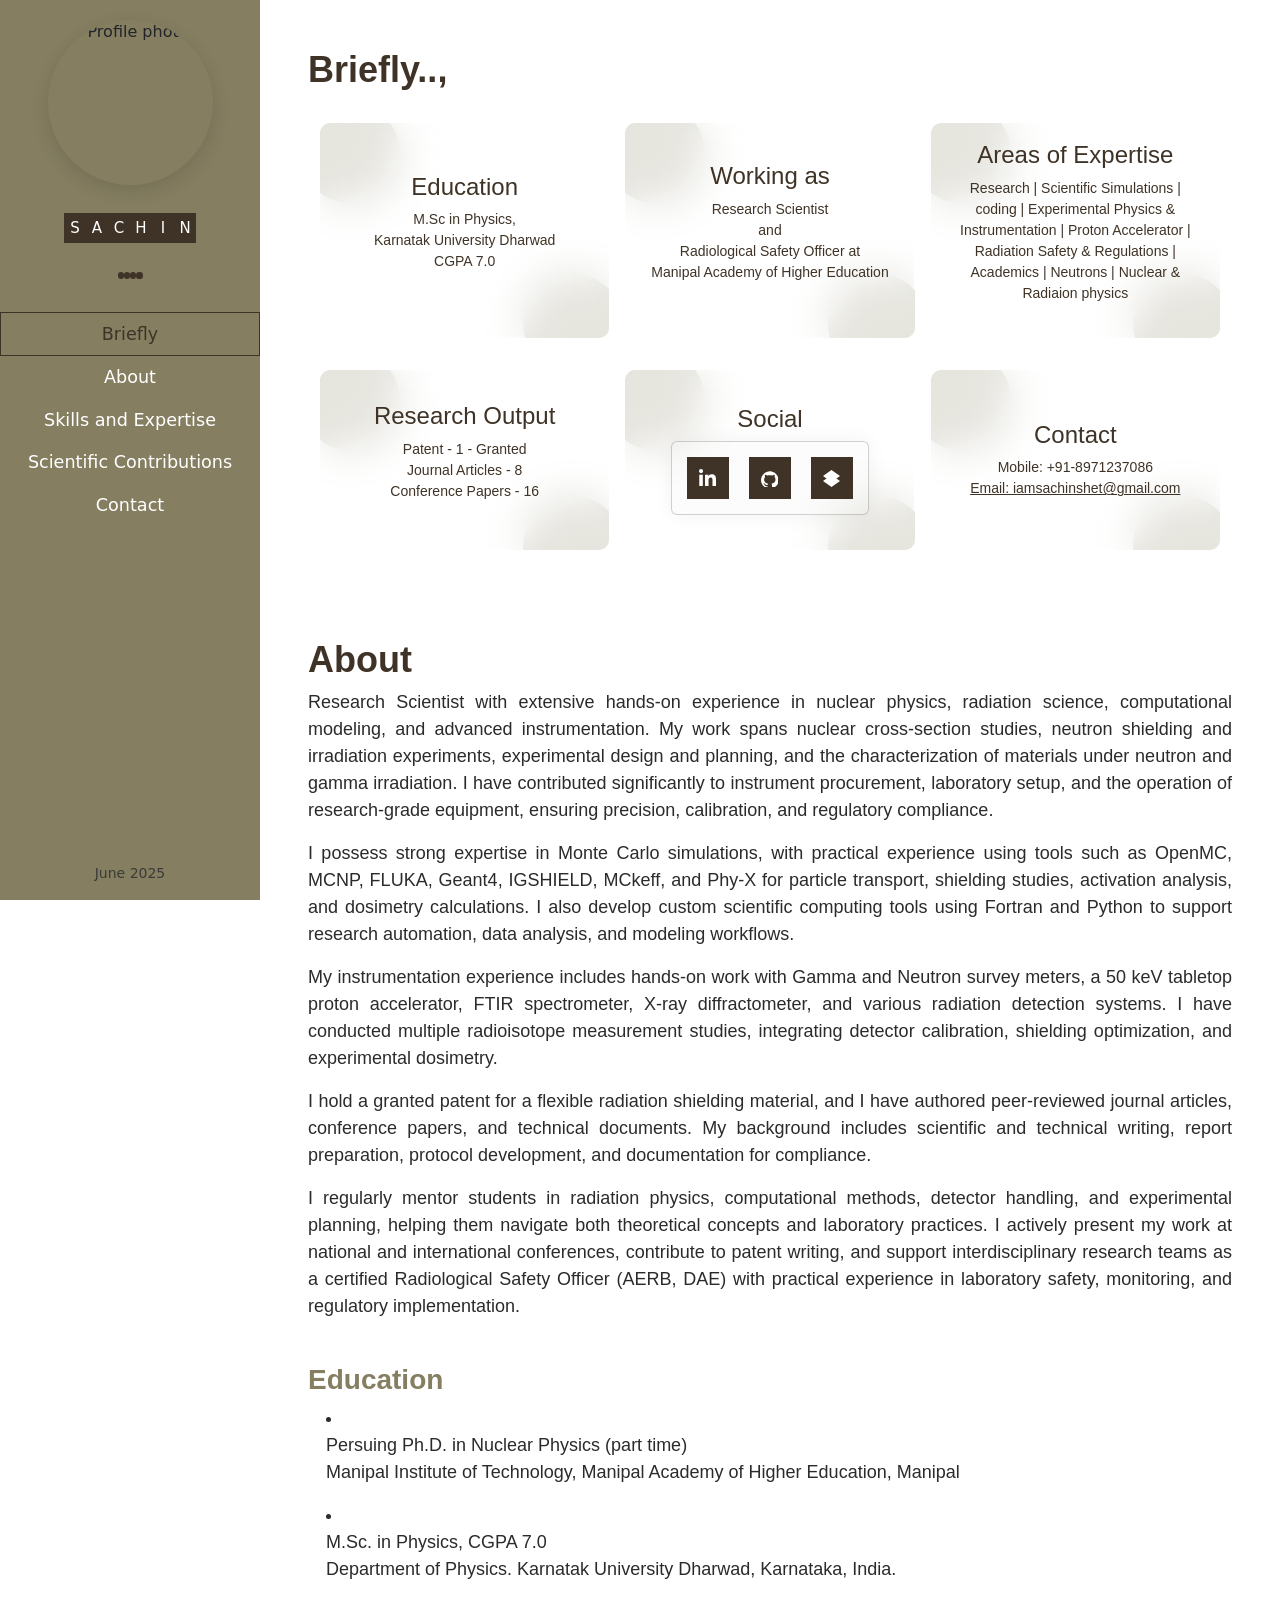
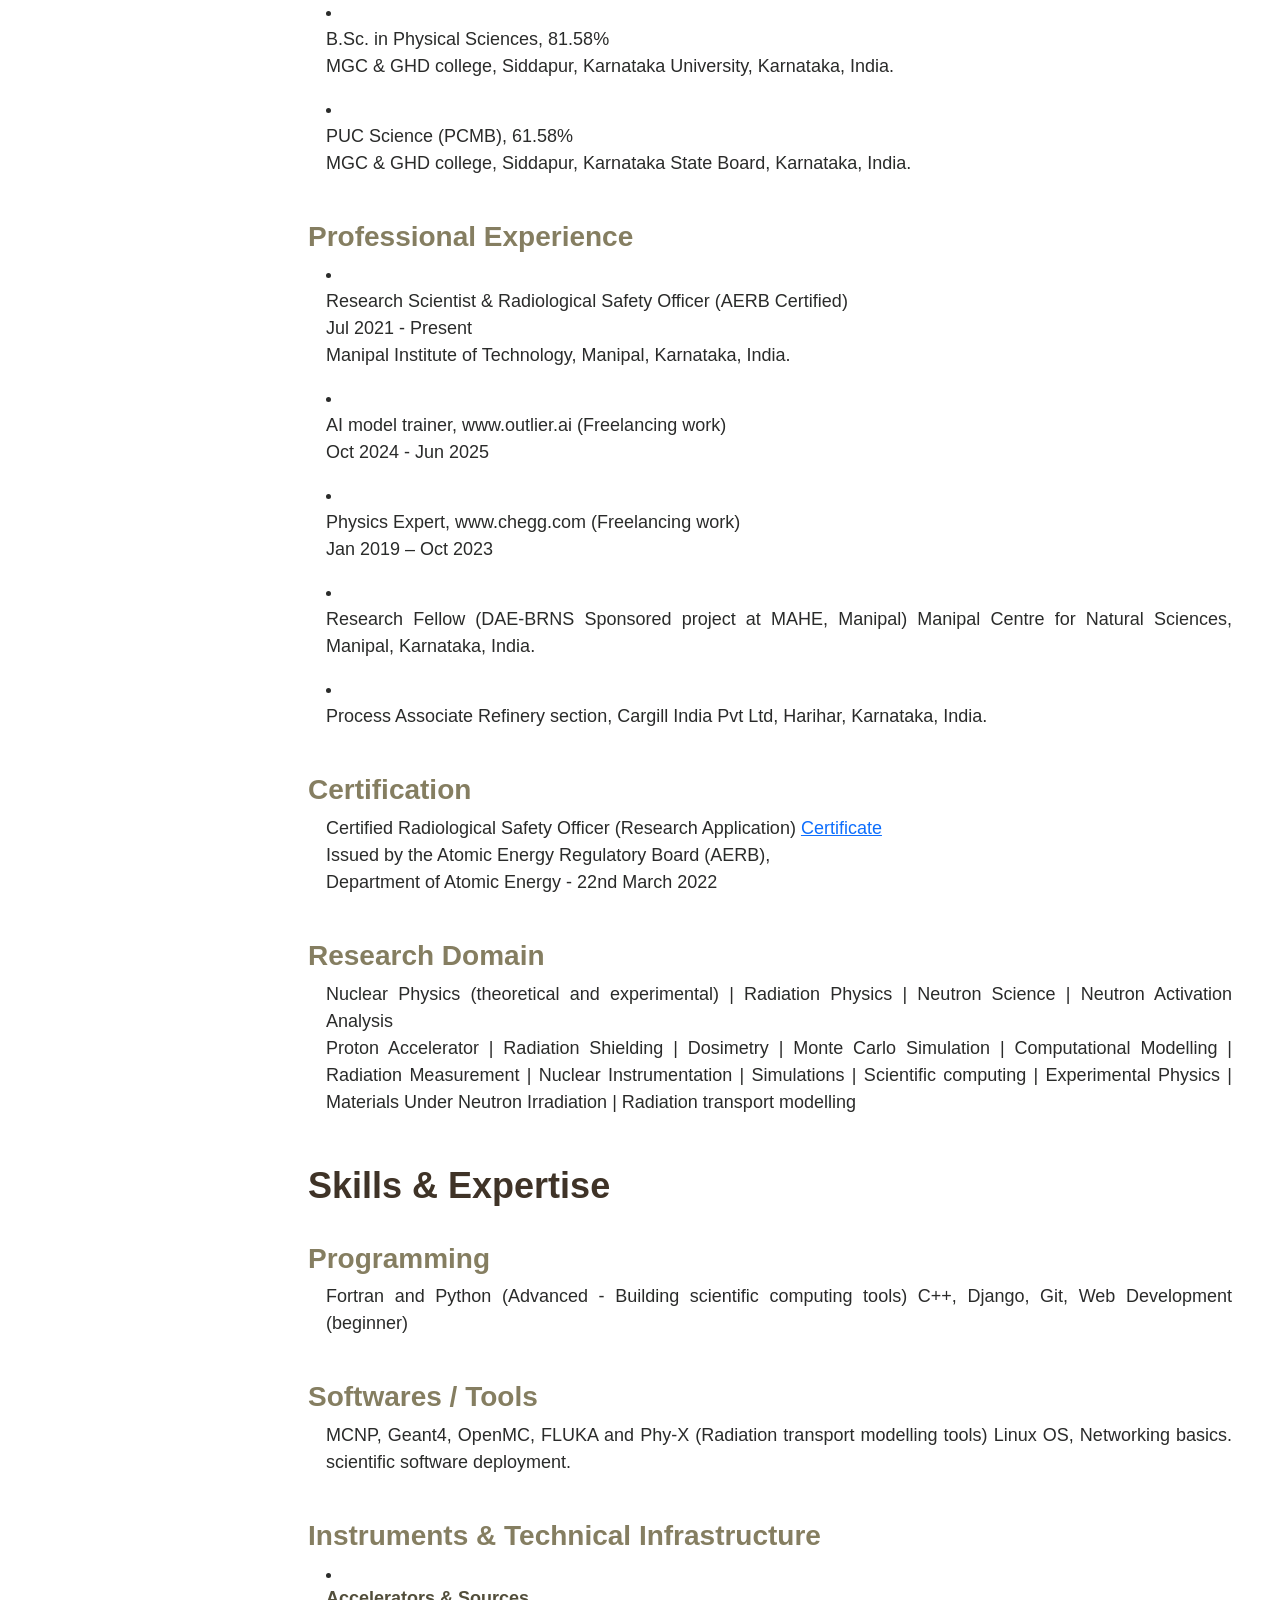
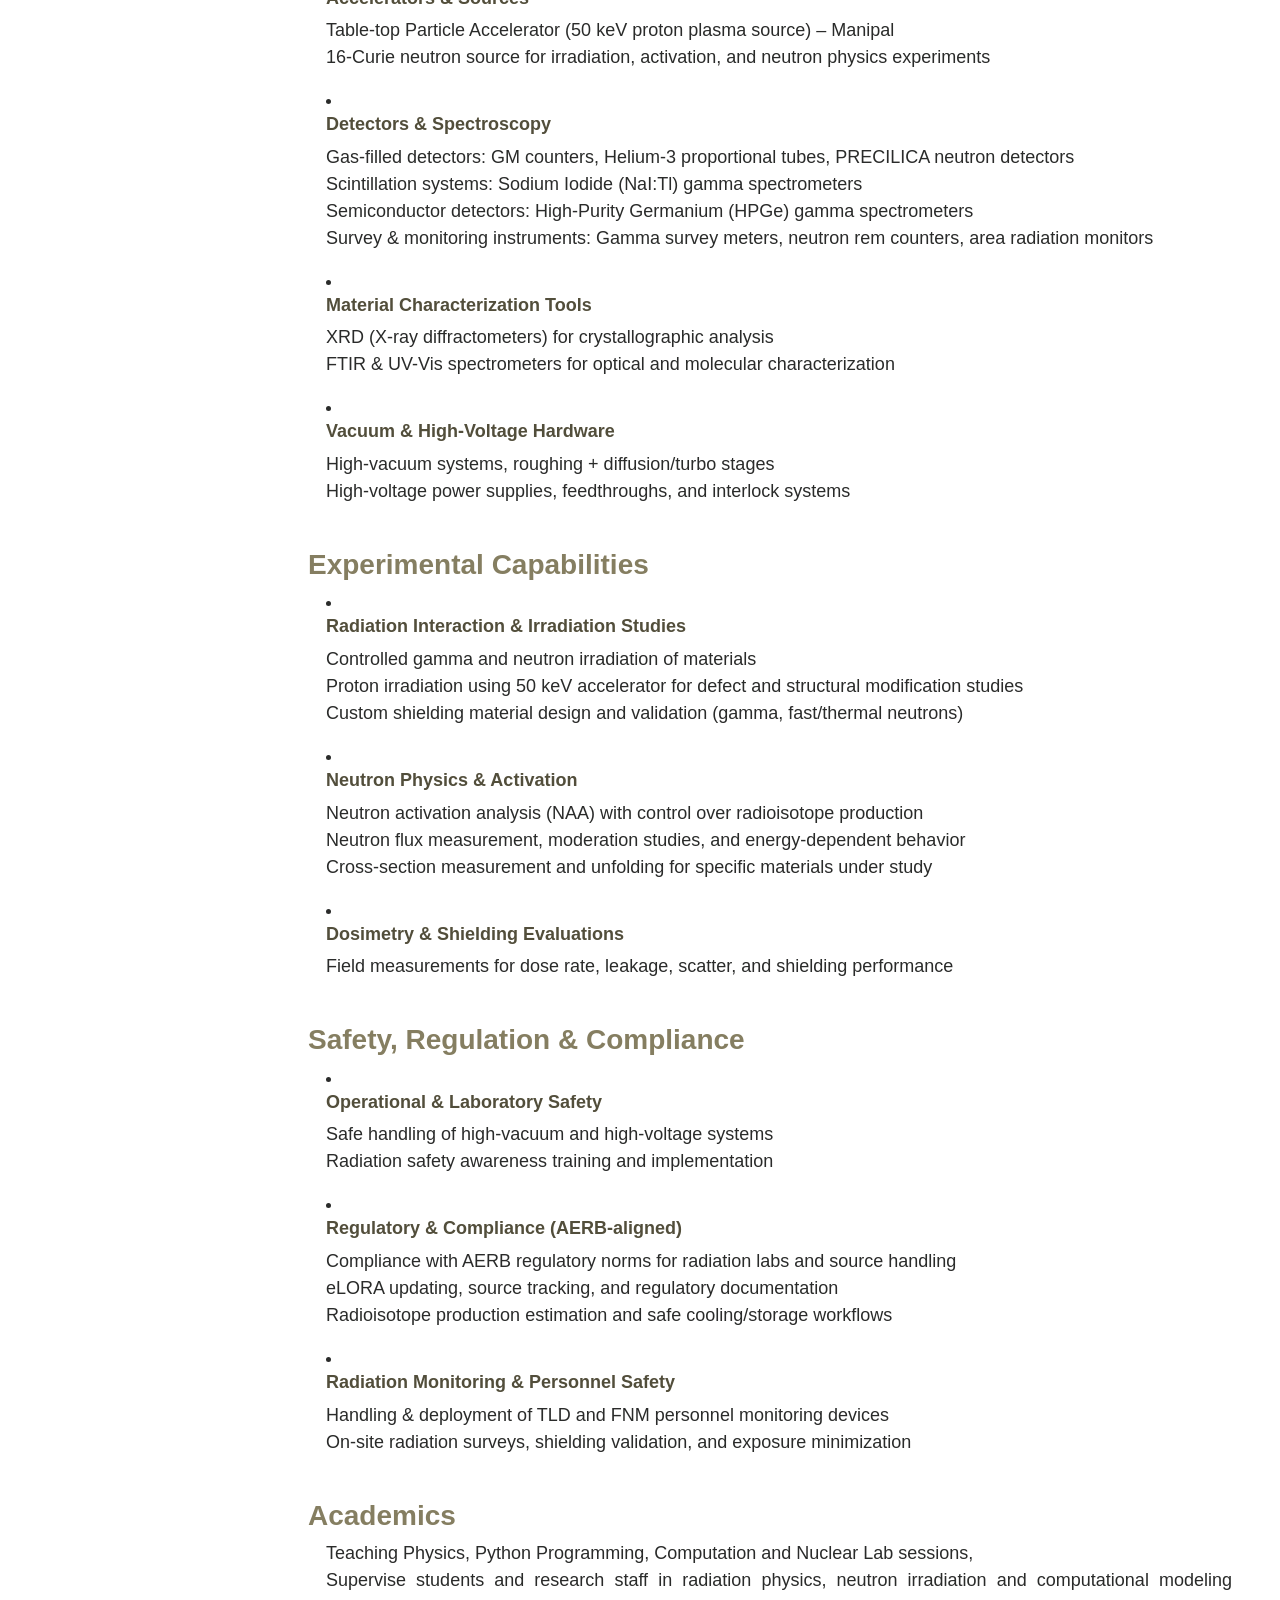
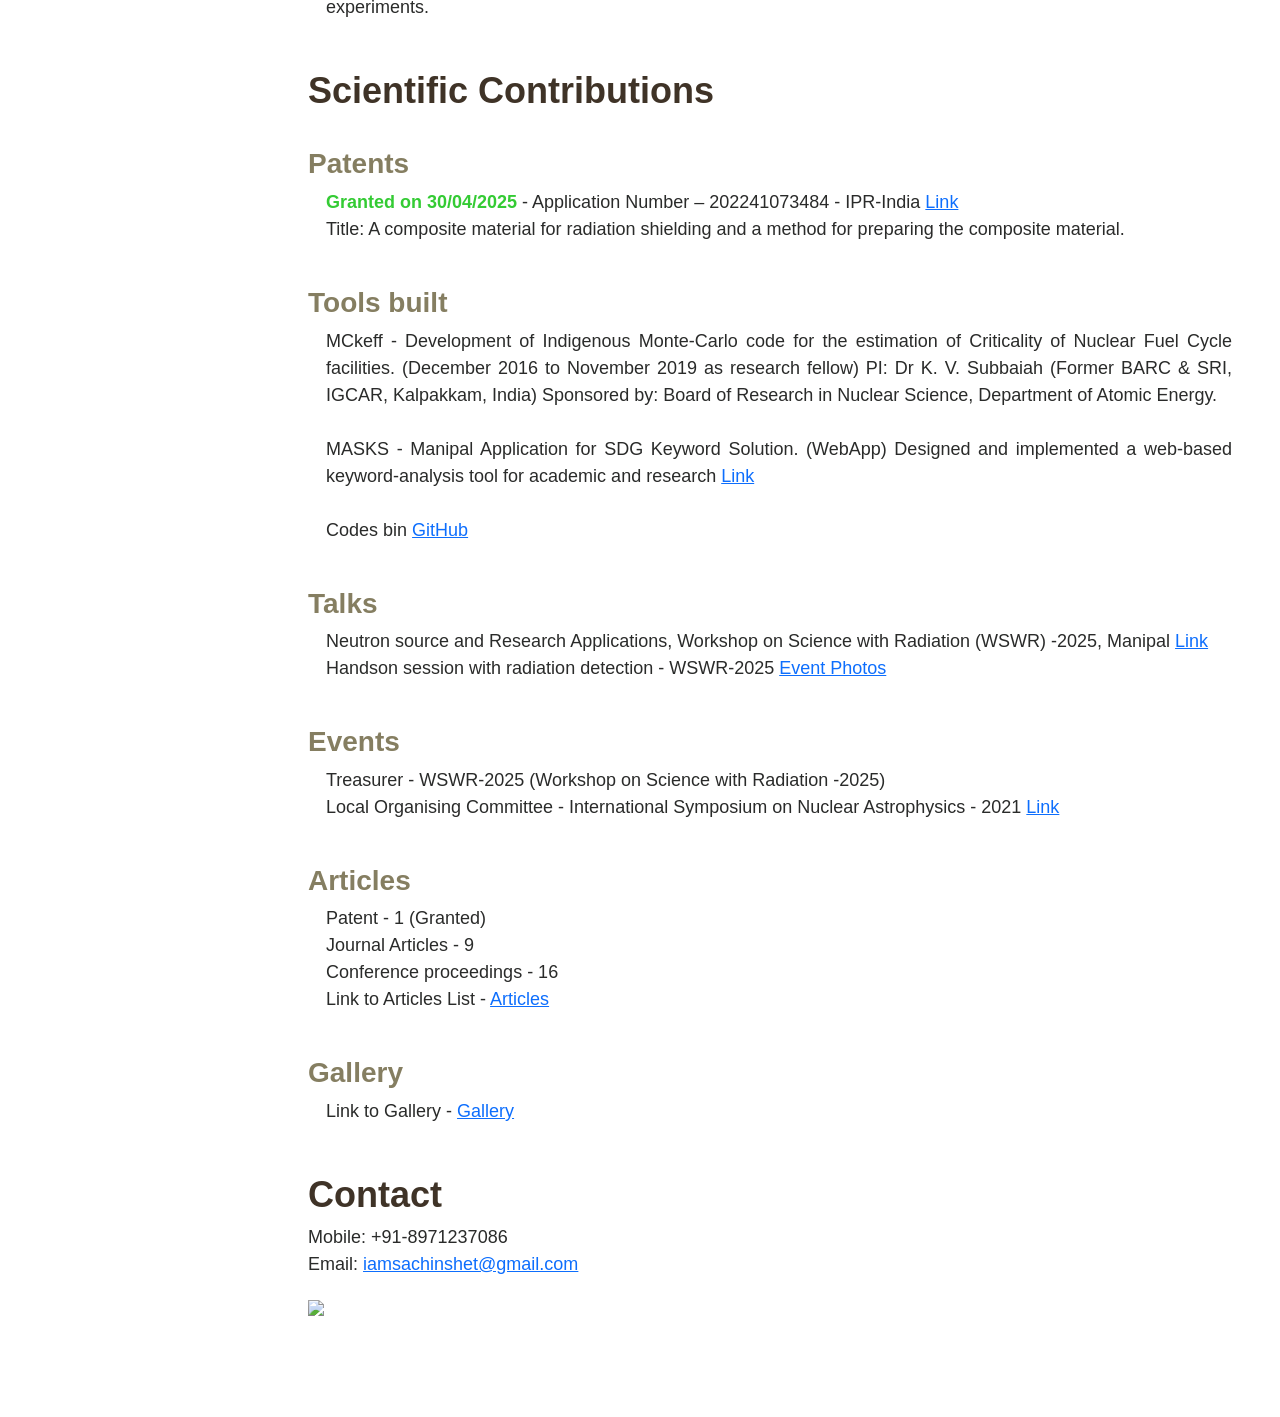
==== index.html @ 0c386812 "Initial commit for portfolio/website" ====
<!DOCTYPE html>
<html lang="en">

<head>
  <meta charset="utf-8" />
  <meta name="viewport" content="width=device-width, initial-scale=1" />
  <title>Sachin Shet</title>

  <!-- Bootstrap CSS -->
  <link href="https://cdn.jsdelivr.net/npm/bootstrap@5.3.2/dist/css/bootstrap.min.css" rel="stylesheet">

  <!-- Custom CSS -->
  <link rel="stylesheet" href="style.css">
  <link rel="preconnect" href="https://fonts.googleapis.com">
  <link rel="preconnect" href="https://fonts.gstatic.com" crossorigin>
  <link href="https://fonts.googleapis.com/css2?family=Google+Sans+Flex:opsz,wght@6..144,1..1000&display=swap"
    rel="stylesheet">


  <meta name="description" content="Sachin Shet – Research Scientist, Nuclear Physics, Radiation Physics, ...">
  <meta name="author" content="Sachin Shet">
</head>

<body>

  <div class="container-fluid p-0">
    <div class="d-flex" style="min-height:100vh;">

      <aside id="sidebar" class="d-flex flex-column align-items-center p-10">
        <div class="profile-box text-center">
          <img src="assets/profile.png" alt="Profile photo" class="profile-pic mb-2">
          <!-- <p class="btn">Sachin Shet</p> -->
        </div>

        <div class="button3">
          <div class="box3">S</div>
          <div class="box3">A</div>
          <div class="box3">C</div>
          <div class="box3">H</div>
          <div class="box3">I</div>
          <div class="box3">N</div>
        </div>

        <div class="newtons-cradle"><!--  -->
          <div class="newtons-cradle__dot"></div>
          <div class="newtons-cradle__dot"></div>
          <div class="newtons-cradle__dot"></div>
          <div class="newtons-cradle__dot"></div>
        </div>

        <nav class="nav flex-column w-100 mt-4" id="sidebar-nav">
          <a class="nav-link" href="#briefly">Briefly</a>
          <a class="nav-link" href="#abc">About</a>
          <a class="nav-link" href="#skills">Skills and Expertise</a>
          <a class="nav-link" href="#scientific">Scientific Contributions</a>
          <a class="nav-link" href="#contact">Contact</a>
        </nav>


        <div class="mt-auto small text-muted py-3">June 2025</div>
      </aside>

      <!-- DIVIDER LINE -->
      <div class="vertical-sep" aria-hidden="true"></div>

      <!-- MAIN CONTENT -->
      <main class="flex-grow-1 p-5 content " id="main-content">
        <section id="briefly" class="mb-5">
          <h1>Briefly..,</h1>

          <div class="container py-4">
            <div class="row g-3">

              <div class="col-lg-4 col-md-6 col-sm-12 mb-3">
                <!-- From Uiverse.io by hossainsakib07 -->
                <div class="anim-container">
                  <div class="anim-card">
                    <h5 class="ch">Education</h5>
                    <p class="cc">M.Sc in Physics, <br>
                      Karnatak University Dharwad <br>
                      CGPA 7.0</p>
                  </div>
                </div>

              </div>

              <div class="col-lg-4 col-md-6 col-sm-12 mb-3">
                <!-- From Uiverse.io by hossainsakib07 -->
                <div class="anim-container">
                  <div class="anim-card">
                    <h5 class="ch">Working as</h5>
                    <p class="cc">Research Scientist <br> and <br>
                      Radiological Safety Officer at<br> Manipal Academy of Higher Education</p>
                  </div>
                </div>

              </div>

              <div class="col-lg-4 col-md-6 col-sm-12 mb-3">
                <!-- From Uiverse.io by hossainsakib07 -->
                <div class="anim-container">
                  <div class="anim-card">
                    <h5 class="ch">Areas of Expertise</h5>
                    <p class="cc">Research | Scientific Simulations | coding | Experimental Physics &
                      Instrumentation | Proton Accelerator | Radiation Safety & Regulations | Academics | Neutrons |
                      Nuclear & Radiaion
                      physics</p>
                  </div>
                </div>

              </div>

              <div class="col-lg-4 col-md-6 col-sm-12 mb-3">
                <!-- From Uiverse.io by hossainsakib07 -->
                <div class="anim-container">
                  <div class="anim-card">
                    <h5 class="ch">Research Output</h5>
                    <span class="cc">Patent - 1 - Granted</span>
                    <p class="cc"> Journal Articles - 8 <br>
                      Conference Papers - 16
                    </p>
                  </div>
                </div>

              </div>

              <div class="col-lg-4 col-md-6 col-sm-12 mb-3">
                <!-- From Uiverse.io by hossainsakib07 -->
                <div class="anim-container">
                  <div class="anim-card">
                    <h5 class="ch">Social</h5>




                    <div style="display: inline-flex; gap: 12px; align-items: center;">

                      <div class="card">

                        <a href="https://www.linkedin.com/in/sac18/" class="socialContainer containerThree">
                          <svg class="socialSvg linkdinSvg" viewBox="0 0 448 512">
                            <path
                              d="M100.28 448H7.4V148.9h92.88zM53.79 108.1C24.09 108.1 0 83.5 0 53.8a53.79 53.79 0 0 1 107.58 0c0 29.7-24.1 54.3-53.79 54.3zM447.9 448h-92.68V302.4c0-34.7-.7-79.2-48.29-79.2-48.29 0-55.69 37.7-55.69 76.7V448h-92.78V148.9h89.08v40.8h1.3c12.4-23.5 42.69-48.3 87.88-48.3 94 0 111.28 61.9 111.28 142.3V448z">
                            </path>
                          </svg>
                        </a>
                        <a href="https://github.com/sachinsdp" class="socialContainer containerfive">
                          <svg class="socialSvg instagramSvg" viewBox="0 0 496 512">
                            <path d="M165.9 397.4c0 2-2.3 3.6-5.2 3.6-3.3.3-5.6-1.3-5.6-3.6 
                            0-2 2.3-3.6 5.2-3.6 3-.3 5.6 1.3 5.6 3.6zm-31.1-3.6c-.7 
                            2 1.3 4.3 4.3 4.9 2.6 1 5.6 0 6.2-2s-1.3-4.3-4.3-5.2c-2.6-.7-5.5.3-6.2 
                            2.3zm44.2-1.3c-2.9.7-4.9 2.6-4.6 4.9.3 2 2.9 3.3 5.9 2.6 
                            2.9-.7 4.9-2.6 4.6-4.6-.2-1.9-3-3.2-5.9-2.9zm85.8-357.2C118.9 
                            35.3 0 153.2 0 299.9 0 407 73.3 497 175.2 527.8c12.8 2.3 
                            17.5-5.6 17.5-12.3v-43.3c-71.5 15.4-86.5-34.6-86.5-34.6-11.6-29.3-28.4-37-28.4-37-23.3-15.9 
                            1.6-15.6 1.6-15.6 25.8 1.6 39.4 26.8 39.4 26.8 22.9 39.4 59.8 
                            28.1 74.6 21.5 2.3-16.6 8.8-28.1 15.9-34.6-57.2-6.2-117.4-28.4-117.4-126 
                            0-28.1 10-51.4 26.8-69.6-2.6-6.2-11.6-32.3 2.6-66.4 0 0 21.5-6.9 
                            70.1 26.8 20.9-5.9 43.3-8.5 65.8-8.5s45 2.6 65.8 8.5c48.7-33.8 
                            70.1-26.8 70.1-26.8 14.3 34.1 5.2 60.2 2.6 66.4 16.9 18.1 26.8 41.5 
                            26.8 69.6 0 97.8-60.5 119.7-118 125.9 9.2 7.9 17.5 23.6 17.5 
                            47.5v70.1c0 6.9 4.6 14.6 17.5 12.3 101.8-30.8 175.2-120.8 175.2-227.9 
                            0-146.6-118.9-264.5-264.5-264.5z" />
                          </svg>
                        </a>

                        <a href="articles.html" class="socialContainer containerTwo">
                          <svg class="socialSvg scholarSvg" viewBox="0 0 512 512">
                            <path d="M256 0L0 181.3l256 181.4 256-181.4L256 0zm0 362.7L106.7 
                            256 0 330.7 256 512l256-181.3-106.7-74.7L256 362.7z" />
                          </svg>
                        </a>

                      </div>

                    </div>

                  </div>


                </div>
              </div>

              <div class="col-lg-4 col-md-6 col-sm-12 mb-3">
                <!-- From Uiverse.io by hossainsakib07 -->
                <div class="anim-container">
                  <div class="anim-card">
                    <h5 class="ch">Contact</h5>
                    <span class="cc">Mobile: +91-8971237086</span>
                    <a class="cc" href="mailto:iamsachinshet@gmail.com">Email: iamsachinshet@gmail.com</a>
                  </div>
                </div>

              </div>

            </div>
          </div>

        </section>

        <section id="abc" class="mb-5 body">
          <h1>About</h1>


          <p>Research Scientist with extensive hands-on experience in nuclear physics,
            radiation science, computational modeling, and advanced instrumentation. My work spans nuclear cross-section
            studies, neutron shielding and irradiation experiments, experimental design and planning, and the
            characterization of materials under neutron and gamma irradiation. I have contributed significantly to
            instrument procurement, laboratory setup, and the operation of research-grade equipment, ensuring precision,
            calibration, and regulatory compliance.</p>

          <p>I possess strong expertise in Monte Carlo simulations, with
            practical experience using tools such as OpenMC,
            MCNP, FLUKA, Geant4, IGSHIELD, MCkeff, and Phy-X for particle transport, shielding studies, activation
            analysis, and dosimetry calculations. I also develop custom scientific computing tools using Fortran and
            Python to support research automation, data analysis, and modeling workflows.</p>

          <p>My instrumentation experience includes hands-on work with
            Gamma and Neutron survey meters, a 50 keV tabletop
            proton accelerator, FTIR spectrometer, X-ray diffractometer, and various radiation detection systems. I have
            conducted multiple radioisotope measurement studies, integrating detector calibration, shielding
            optimization, and experimental dosimetry.</p>

          <p>I hold a granted patent for a flexible radiation shielding
            material, and I have authored peer-reviewed
            journal articles, conference papers, and technical documents. My background includes scientific and
            technical writing, report preparation, protocol development, and documentation for compliance.</p>

          <p> I regularly mentor students in radiation physics,
            computational methods, detector handling, and experimental
            planning, helping them navigate both theoretical concepts and laboratory practices. I actively present my
            work at national and international conferences, contribute to patent writing, and support interdisciplinary
            research teams as a certified Radiological Safety Officer (AERB, DAE) with practical experience in
            laboratory safety, monitoring, and regulatory implementation.
          </p>
          <br>
          <h5>Education</h5>

          <div style="margin-left: 18px;">
            <li>
              <p>Persuing Ph.D. in Nuclear Physics (part time)
                <br> Manipal Institute of Technology, Manipal Academy of Higher Education, Manipal
              </p>
            <li>
              <p>M.Sc. in Physics, CGPA 7.0
                <br>Department of Physics. Karnatak University Dharwad, Karnataka, India.
              </p>
            <li>
              <p>B.Sc. in Physical Sciences, 81.58%<br>
                MGC & GHD college, Siddapur, Karnataka University, Karnataka, India.

              </p>
            <li>
              <p>PUC Science (PCMB), 61.58%<br>
                MGC & GHD college, Siddapur, Karnataka State Board, Karnataka, India.</p>
          </div>
          <br>
          <h5>Professional Experience</h5>


          <div style="margin-left: 18px;">
            <li>
              <p> Research Scientist & Radiological Safety Officer (AERB
                Certified) <br>
                Jul 2021 - Present <br>
                Manipal Institute of Technology, Manipal, Karnataka, India. </p>
            </li>
            <li>
              <p>
                AI model trainer, www.outlier.ai (Freelancing work) <br> Oct 2024 - Jun 2025
              </p>
            </li>
            <li>
              <p>
                Physics Expert, www.chegg.com (Freelancing work) <br> Jan 2019 – Oct 2023
              </p>
            </li>
            <li>
              <p>
                Research Fellow (DAE-BRNS Sponsored project at MAHE, Manipal)<!--br> Dec 2016 - Nov 2019 <br-->
                Manipal Centre for Natural Sciences, Manipal, Karnataka, India.
              </p>
            </li>
            <li>
              <p>
                Process Associate <!--br> Jul 2015 - Nov 2016 <br-->
                Refinery section, Cargill India Pvt Ltd, Harihar, Karnataka, India.
              </p>
            </li>

          </div>
          <br>
          <h5> Certification</h5>
          <div style="margin-left: 18px;">

            <p><span class="fw500">Certified Radiological Safety Officer
                (Research Application)</span> <a href="/assets/Sachin_RSO_AERB_Certificate_nomination_approval.pdf"
                target="_blank" rel="noopener noreferrer">Certificate</a><br>
              Issued by the Atomic Energy
              Regulatory Board (AERB), <br> Department of Atomic Energy - 22nd March 2022 </p>

          </div>
          <br>
          <h5> Research Domain</h5>
          <div style="margin-left: 18px;">

            <p>
              Nuclear Physics (theoretical and experimental) | Radiation Physics | Neutron Science | Neutron Activation
              Analysis <br>
              Proton Accelerator | Radiation Shielding
              |
              Dosimetry | Monte Carlo Simulation | Computational Modelling | Radiation Measurement | Nuclear
              Instrumentation | Simulations | Scientific computing | Experimental Physics | Materials Under Neutron
              Irradiation | Radiation transport modelling</p>

          </div>

        </section>

        <section id="skills" class="mb-5 body">
          <h1>Skills & Expertise</h1>
          <br>
          <h5>
            Programming
          </h5>
          <div style="margin-left: 18px;">
            <p>
              Fortran and Python (Advanced - Building scientific computing tools)
              C++, Django, Git, Web Development (beginner)
            </p>
          </div>
          <br>
          <h5>
            Softwares / Tools
          </h5>
          <div style="margin-left: 18px;">
            <p>
              MCNP, Geant4, OpenMC, FLUKA and Phy-X (Radiation transport modelling tools)
              Linux OS, Networking basics. scientific software deployment.
            </p>
          </div>
          <br>
          <h5>
            Instruments & Technical Infrastructure
          </h5>
          <div style="margin-left: 18px;">

            <li>
              <h5 class="h52">Accelerators & Sources</h5>
            </li>

            <p>Table-top Particle Accelerator (50 keV proton plasma source) – Manipal<br>
              16-Curie neutron source for irradiation, activation, and neutron physics experiments</p>

            <li>
              <h6 class="h52">Detectors & Spectroscopy</h6>
            </li>

            <p>Gas-filled detectors: GM counters, Helium-3 proportional tubes, PRECILICA neutron detectors<br>

              Scintillation systems: Sodium Iodide (NaI:Tl) gamma spectrometers<br>

              Semiconductor detectors: High-Purity Germanium (HPGe) gamma spectrometers<br>

              Survey & monitoring instruments: Gamma survey meters, neutron rem counters, area radiation monitors
            </p>
            <li>
              <h6 class="h52">Material Characterization Tools</h6>
            </li>

            <p>XRD (X-ray diffractometers) for crystallographic analysis<br>

              FTIR & UV-Vis spectrometers for optical and molecular characterization</p>

            <li>
              <h6 class="h52">Vacuum & High-Voltage Hardware</h6>
            </li>

            <p>High-vacuum systems, roughing + diffusion/turbo stages<br>

              High-voltage power supplies, feedthroughs, and interlock systems</p>
            <!--  -->
          </div>

          <br>
          <h5>
            Experimental Capabilities
          </h5>
          <div style="margin-left: 18px;">

            <li>
              <h6 class="h52">Radiation Interaction & Irradiation Studies</h6>
            </li>
            <p>Controlled gamma and neutron irradiation of materials<br>

              Proton irradiation using 50 keV accelerator for defect and structural modification studies<br>

              Custom shielding material design and validation (gamma, fast/thermal neutrons)</p>

            <li>
              <h6 class="h52">Neutron Physics & Activation</h6>
            </li>
            <p>Neutron activation analysis (NAA) with control over radioisotope production<br>

              Neutron flux measurement, moderation studies, and energy-dependent behavior<br>

              Cross-section measurement and unfolding for specific materials under study</p>
            <li>
              <h6 class="h52">Dosimetry & Shielding Evaluations</h6>
            </li>
            <p>Field measurements for dose rate, leakage, scatter, and shielding performance</p>

            <!--  -->
          </div>



          <br>
          <h5>Safety, Regulation & Compliance</h5>
          <div style="margin-left: 18px;">

            <li>
              <h6 class="h52">Operational & Laboratory Safety</h6>
            </li>

            <p>Safe handling of high-vacuum and high-voltage systems</br>

              Radiation safety awareness training and implementation</p>

            <li>
              <h6 class="h52">Regulatory & Compliance (AERB-aligned)</h6>
            </li>

            <p>Compliance with AERB regulatory norms for radiation labs and source handling</br>

              eLORA updating, source tracking, and regulatory documentation</br>

              Radioisotope production estimation and safe cooling/storage workflows</p>
            <li>
              <h6 class="h52">Radiation Monitoring & Personnel Safety</h6>
            </li>

            <p>Handling & deployment of TLD and FNM personnel monitoring devices</br>

              On-site radiation surveys, shielding validation, and exposure minimization</p>

          </div>

          <br>
          <h5>
            Academics
          </h5>
          <div style="margin-left: 18px;">
            <p>
              Teaching Physics, Python Programming, Computation and Nuclear Lab sessions,
              <br>Supervise students and research staff in radiation physics, neutron irradiation and
              computational modeling experiments.
            </p>
          </div>


        </section>

        <section id="scientific" class="mb-5 body">
          <h1>Scientific Contributions</h1>

          <br>
          <h5>
            Patents
          </h5>
          <div style="margin-left: 18px;">
            <p>
              <span class="fw500"><span style="color: rgb(52, 203, 52); font-weight: 700;">Granted on 30/04/2025</span>
                - Application Number –
                202241073484 - IPR-India
                <a href="articles.html" class="link-primary" title="View articles">Link

                </a><br>Title: A composite material for radiation shielding and a method for preparing the
                composite material.</span>
            </p>
          </div>
          <br>
          <h5>
            Tools built
          </h5>
          <div style="margin-left: 18px;">
            <p>
              <span class="fw500" ;>MCkeff</span> - Development of Indigenous Monte-Carlo code for the estimation of
              Criticality of
              Nuclear Fuel Cycle facilities. (December 2016 to November 2019 as research fellow)
              PI: Dr K. V. Subbaiah (Former BARC & SRI, IGCAR, Kalpakkam, India)
              Sponsored by: Board of Research in Nuclear Science, Department of Atomic Energy.
              <br><br>
              <span class="fw500" ;>MASKS</span> - Manipal Application for SDG Keyword Solution. (WebApp)
              Designed and implemented a web-based keyword-analysis tool for academic and research
              <a href="https://sachinsdp.pythonanywhere.com/">Link</a><br><br>
              <span class="fw500" ;>Codes bin</span> <a href="http://www.github.com/sachinsdp/" class="link-primary"
                title="View tools">GitHub</a>
            </p>
          </div>

          <br>
          <h5>
            Talks
          </h5>
          <div style="margin-left: 18px;">
            <p>
              Neutron source and Research Applications, Workshop on Science with Radiation (WSWR) -2025, Manipal
              <a href="/assets/MyResearch/Events/Sachin WSWR 2025.pdf">Link</a><br>
              Handson session with radiation detection - WSWR-2025 <a href="gallery.html">Event Photos</a>
            </p>
          </div>
          <br>
          <h5>
            Events
          </h5>
          <div style="margin-left: 18px;">
            <p>
              Treasurer - WSWR-2025 (Workshop on Science with Radiation -2025) <br>

              Local Organising Committee - International Symposium on Nuclear Astrophysics - 2021 <a
                href="https://conference.manipal.edu/ISNA-2023/" .>Link</a>
            </p>
          </div>
          <br>
          <h5>
            Articles
          </h5>
          <div style="margin-left: 18px;">
            <p>
              Patent - 1 (Granted) <br>
              Journal Articles - 9 <br>
              Conference proceedings - 16 <br>
              Link to Articles List - <a href="articles.html" class="link-primary" title="View articles">Articles</a>
            </p>
          </div>
          <br>
          <h5>
            Gallery
          </h5>
          <div style="margin-left: 18px;">

            Link to Gallery - <a href="gallery.html" class="link-primary" title="View gallery">Gallery</a>
            </p>
          </div>





        </section>

        <section id="contact" class="mb-5 body">
          <h1>Contact</h1>
          <p>
            Mobile: +91-8971237086 <br>
            Email: <a href="mailto:iamsachinshet@gmail.com" class="link-primary"
              title="Email">iamsachinshet@gmail.com</a>
          </p>
         <img src="https://visitor-badge.laobi.icu/badge?page_id=mywebsite_v2">
        </section>
      </main>
    </div>
  </div>

  <!-- IntersectionObserver script to toggle active nav-link -->
  <!--   <script>
    const sections = document.querySelectorAll("section");
    const navLinks = document.querySelectorAll("#sidebar-nav .nav-link");

    const observer = new IntersectionObserver((entries) => {
      entries.forEach(entry => {
        if (entry.isIntersecting) {

          // Remove old active links
          navLinks.forEach(link => link.classList.remove("active"));

          // Match section id to nav link href
          const id = entry.target.getAttribute("id");
          const newActive = document.querySelector(`#sidebar-nav a[href="#${id}"]`);

          if (newActive) newActive.classList.add("active");
        }
      });
    }, { threshold: 0.55 });   // adjust sensitivity if needed

    sections.forEach(sec => observer.observe(sec));



  </script>

  <script>
    document.addEventListener("DOMContentLoaded", function () {
      const targets = document.querySelectorAll(".txt3");

      const observer = new IntersectionObserver(
        (entries) => {
          entries.forEach((entry) => {
            if (entry.isIntersecting) {
              // trigger only ONCE
              entry.target.classList.add("in-view");
              observer.unobserve(entry.target);
            }
          });
        },
        { threshold: 0.3 }
      );

      targets.forEach((el) => observer.observe(el));
    });
  </script>
 -->

  <script>

    const sections = document.querySelectorAll("section[id]");
    const navLinks = document.querySelectorAll("#sidebar-nav .nav-link");

    window.addEventListener("scroll", () => {
      let current = "";

      sections.forEach(section => {
        const sectionTop = section.offsetTop - 120;
        if (scrollY >= sectionTop) {
          current = section.getAttribute("id");
        }
      });

      navLinks.forEach(link => {
        link.classList.remove("active");
        if (link.getAttribute("href") === "#" + current) {
          link.classList.add("active");
        }
      });
    });


  </script>



  <!-- Bootstrap JS bundle (optional, used if you add Bootstrap components) -->
  <script src="https://cdn.jsdelivr.net/npm/bootstrap@5.3.2/dist/js/bootstrap.bundle.min.js"></script>
</body>

</html>
---- style.css ----
.body {

font-family: 'Gill Sans', 'Gill Sans MT', Calibri, 'Trebuchet MS', sans-serif;
text-align: justify;
font-size: 18px;
color:#2a2b2a;


}

h1 {
  font-size: 36px;
  color: #3F3327;
  font-weight: 600;
  font-family: 'Gill Sans', 'Gill Sans MT', Calibri, 'Trebuchet MS', sans-serif;
}

h5 {
  font-size: 28px;
  color: #857e61;
  font-weight: 600;
  font-family: 'Gill Sans', 'Gill Sans MT', Calibri, 'Trebuchet MS', sans-serif;
}

.h52 {
  font-size: 18px;
  color: #524e3b;
  font-weight: 600;
  font-family: 'Gill Sans', 'Gill Sans MT', Calibri, 'Trebuchet MS', sans-serif;
}

.fw500 {
  font-weight: 500;
}

.plt {
  color: #F5BCA3
  #ffffff
  #157A6E
  #3F3327
  #008ecb
  #857e61
  #2a2b2a
}

.ch {

font-family: 'Gill Sans', 'Gill Sans MT', Calibri, 'Trebuchet MS', sans-serif;
font-weight: 500;
font-size: 24px;
color: #3F3327;

}


.cc {color: #3F3327;
font-weight: 500; font-size: 14px; font-family: 'Gill Sans', 'Gill Sans MT', Calibri, 'Trebuchet MS', sans-serif ;}


.button3 {
  display: flex;
   margin: 20px;
}

.box3 {
  
  width: 22px;
  height: 30px;
  display: flex;
  justify-content: center;
  align-items: center;
  font-size: 15px;
  font-weight: 500;
  color: #ffffff;
  transition: all .8s;
  cursor: pointer;
  position: relative;
  background: #3F3327;
  overflow: hidden;
}

.box3:before {
  content: "";
  position: absolute;
  top: 0;
  background: #00bfb3;
  width: 100%;
  height: 100%;
  display: flex;
  align-items: center;
  justify-content: center;
  transform: translateY(100%);
  transition: transform .4s;
}

.box3:nth-child(2)::before {
  transform: translateY(-100%);
  content: 'S';
}

.box3:nth-child(3)::before {
  content: 'H';
}

.box3:nth-child(4)::before {
  transform: translateY(-100%);
  content: 'E';
}

.box3:nth-child(5)::before {
  content: 'T';
}

.box3:nth-child(6)::before {
  transform: translateY(-100%);
  content: '';
}

.button3:hover .box3:before {
  transform: translateY(0);
}




/* ---------------------------------------------
   BASIC LAYOUT
--------------------------------------------- */
:root {
  --sidebar-width: 260px;
}

#sidebar {
  width: var(--sidebar-width);
  min-width: var(--sidebar-width);
  max-width: var(--sidebar-width);
  height: 100vh;
  background: #857e61;
  position: sticky;
  top: 0;
  box-sizing: border-box;
  padding-top: 20px;
}

/* ---------------------------------------------
   PROFILE PIC
--------------------------------------------- */
.profile-pic {
  width: 165px;
  height: 165px;
  border-radius: 50%;
  object-fit: cover;
  box-shadow: 0 6px 18px rgba(0, 0, 0, 0.12);
  border: 0px solid #FFFFFF;
  display: inline-block;
}

.profile-pic:hover {
  box-shadow: 0 8px 22px #7b5f53;
  transition: box-shadow 0.8s ease;
}

/* ---------------------------------------------
   SIDEBAR NAVIGATION
--------------------------------------------- */
#sidebar-nav {
  padding-left: 0;
  padding-right: 0;
  display: flex;
  flex-direction: column;
  align-items: center;
  
}

/* FIXED — Ensures full clickable width & proper highlighting */
#sidebar-nav .nav-link {
  display: block;              /* FIX: Needed for active highlight to work */
  width: 100%;                 /* Ensures full width is clickable */
  padding: 8px 6px;
  text-align: center;
  font-family: default;
  color: #ffffff;
  font-size: 1.1rem;
  font-weight: 400;
  transition: 0.3s ease;
}

/* Hover effect */
#sidebar-nav .nav-link:hover {
  background-color: #3f332700;
  color: #3F3327;
}

/* ---------------------------------------------
   ACTIVE STATE
--------------------------------------------- */
#sidebar-nav .nav-link.active {
  background-color: #ffffff00;   /* You can change this */
  color: #3F3327;
  font-weight: 500;
  /* box-shadow: 0px 4px 12px rgba(0, 0, 0, 0.667); */
  border: 1px solid #3F3327; 
}




.anim-container {


width: 100%;        /* full width inside column */
  max-width: 450px;   /* optional: prevents it from growing too large */
  margin: 0 auto; 

  /* width: 270px; */
   height: 100%;
  max-height: 280px;
  min-height: 180px;
  background: transparent;
  position: relative;
  /* box-shadow: 0px 0px 5px rgba(0, 0, 0, 0.438); */
  overflow: hidden;
  border-radius: 10px;
  border: 0px solid rgb(74, 74, 74);
  
}

.anim-card {
  padding: 18px 18px;
  cursor: default;
  width: 100%;
  height: 100%;
  position: relative;
  z-index: 2;
  display: flex;
  flex-direction: column;   /* ← FIX: stack vertical */
  align-items: center;
  justify-content: center;
  text-align: center;

  /* text-transform: uppercase; */
  /* letter-spacing: 2px; */

  background-color: rgba(265, 255, 255, 0.074);
  border: 0px solid rgba(255, 255, 255, 0.222);
  -webkit-backdrop-filter: blur(20px);
  backdrop-filter: blur(20px);
  border-radius: 10px;
  transition: all ease 0.3s;

  

}

.anim-container::after,
.anim-container::before {
  width: 100px;
  height: 100px;
  content: "";
  position: absolute;
  border-radius: 50%;
  transition: 0.5s linear;
}

.anim-container::after {
  top: -20px;
  left: -20px;
  background-color: #867e6138;
  animation: animFirst 5s linear infinite;
}

.anim-container::before {
  background-color: #867e6138;
  top: 70%;
  left: 70%;
  animation: animSecond 5s linear infinite;
  animation-delay: 3s;
}

.anim-container:hover {
  box-shadow: 0px 0px 10px rgba(0, 77, 32, 0.432);
}

.anim-container:hover::after {
  left: 190px;
  transform: scale(1.2);
}

.anim-container:hover::before {
  left: -10px;
  transform: scale(1.2);
}


.newtons-cradle {
 --uib-size: 25px;
 --uib-speed: 1.2s;
 --uib-color: #3F3327;
 position: relative;
 display: flex;
 align-items: center;
 justify-content: center;
 width: var(--uib-size);
 height: var(--uib-size);
}

.newtons-cradle__dot {
 position: relative;
 display: flex;
 align-items: center;
 height: 100%;
 width: 25%;
 transform-origin: center top;
}

.newtons-cradle__dot::after {
 content: '';
 display: block;
 width: 100%;
 height: 25%;
 border-radius: 50%;
 background-color: var(--uib-color);
}

.newtons-cradle__dot:first-child {
 animation: swing var(--uib-speed) linear infinite;
}

.newtons-cradle__dot:last-child {
 animation: swing2 var(--uib-speed) linear infinite;
}

@keyframes swing {
 0% {
  transform: rotate(0deg);
  animation-timing-function: ease-out;
 }

 25% {
  transform: rotate(70deg);
  animation-timing-function: ease-in;
 }

 50% {
  transform: rotate(0deg);
  animation-timing-function: linear;
 }
}

@keyframes swing2 {
 0% {
  transform: rotate(0deg);
  animation-timing-function: linear;
 }

 50% {
  transform: rotate(0deg);
  animation-timing-function: ease-out;
 }

 75% {
  transform: rotate(-70deg);
  animation-timing-function: ease-in;
 }
}




.card {
  width: fit-content;
  height: fit-content;
  background-color: rgba(238, 238, 238, 0.199);
  display: flex;
  flex-direction: row;
  align-items: center;
  justify-content: center;
  padding: 15px 15px;
  gap: 20px;
  box-shadow: 0px 0px 20px rgba(0, 0, 0, 0.055);
}

/* for all social containers*/
.socialContainer {
  width: 42px;
  height: 42px;
  background-color:#3F3327 ;
  display: flex;
  align-items: center;
  justify-content: center;
  overflow: hidden;
  transition-duration: 0.3s;
}
/* instagram*/
.containerOne:hover {
  background-color: #d62976;
  transition-duration: 0.3s;
  transform: scale(1.5);
  border-radius: 15px;
}
/* twitter*/
.containerTwo:hover {
  background-color: #00acee;
  transition-duration: 0.3s;
  transform: scale(1.1);
  /* border-radius: 15px; */
}
/* linkdin*/
.containerThree:hover {
  background-color: #0072b1;
  transition-duration: 0.3s;
  transform: scale(1.1);
  /* border-radius: 15px; */
}
/* Whatsapp*/
.containerFour:hover {
  background-color: #25d366;
  transition-duration: 0.3s;
  transform: scale(1.1);
  /* border-radius: 15px; */
}

/* Whatsapp*/
.containerfive:hover {
  background-color: #464646;
  transition-duration: 0.3s;
  transform: scale(1.1);
  /* border-radius: 15px; */
} 
.socialContainer:active {
  transform: scale(0.9);
  transition-duration: 0.3s;
}

.socialSvg {
  width: 17px;
}

.socialSvg path {
  fill: rgb(255, 255, 255);
}

.socialContainer:hover .socialSvg {
  animation: slide-in-top 0.3s both;
}

@keyframes slide-in-top {
  0% {
    transform: translateY(50px);
    opacity: 0;
  }

  100% {
    transform: translateY(0);
    opacity: 1;
  }
}
.card:has(.socialContainer:hover) .socialContainer:not(:hover) {
  opacity: 0.1;
}

.pallete {


/* CSS HEX */
--charcoal-brown: #3b413cff;
--jasmine: #fae289ff;
--white: #fbfcffff;
--midnight-blue: #251976ff;


}

@media (max-width: 767.98px) {
  #sidebar {
    display: none;
  }
}
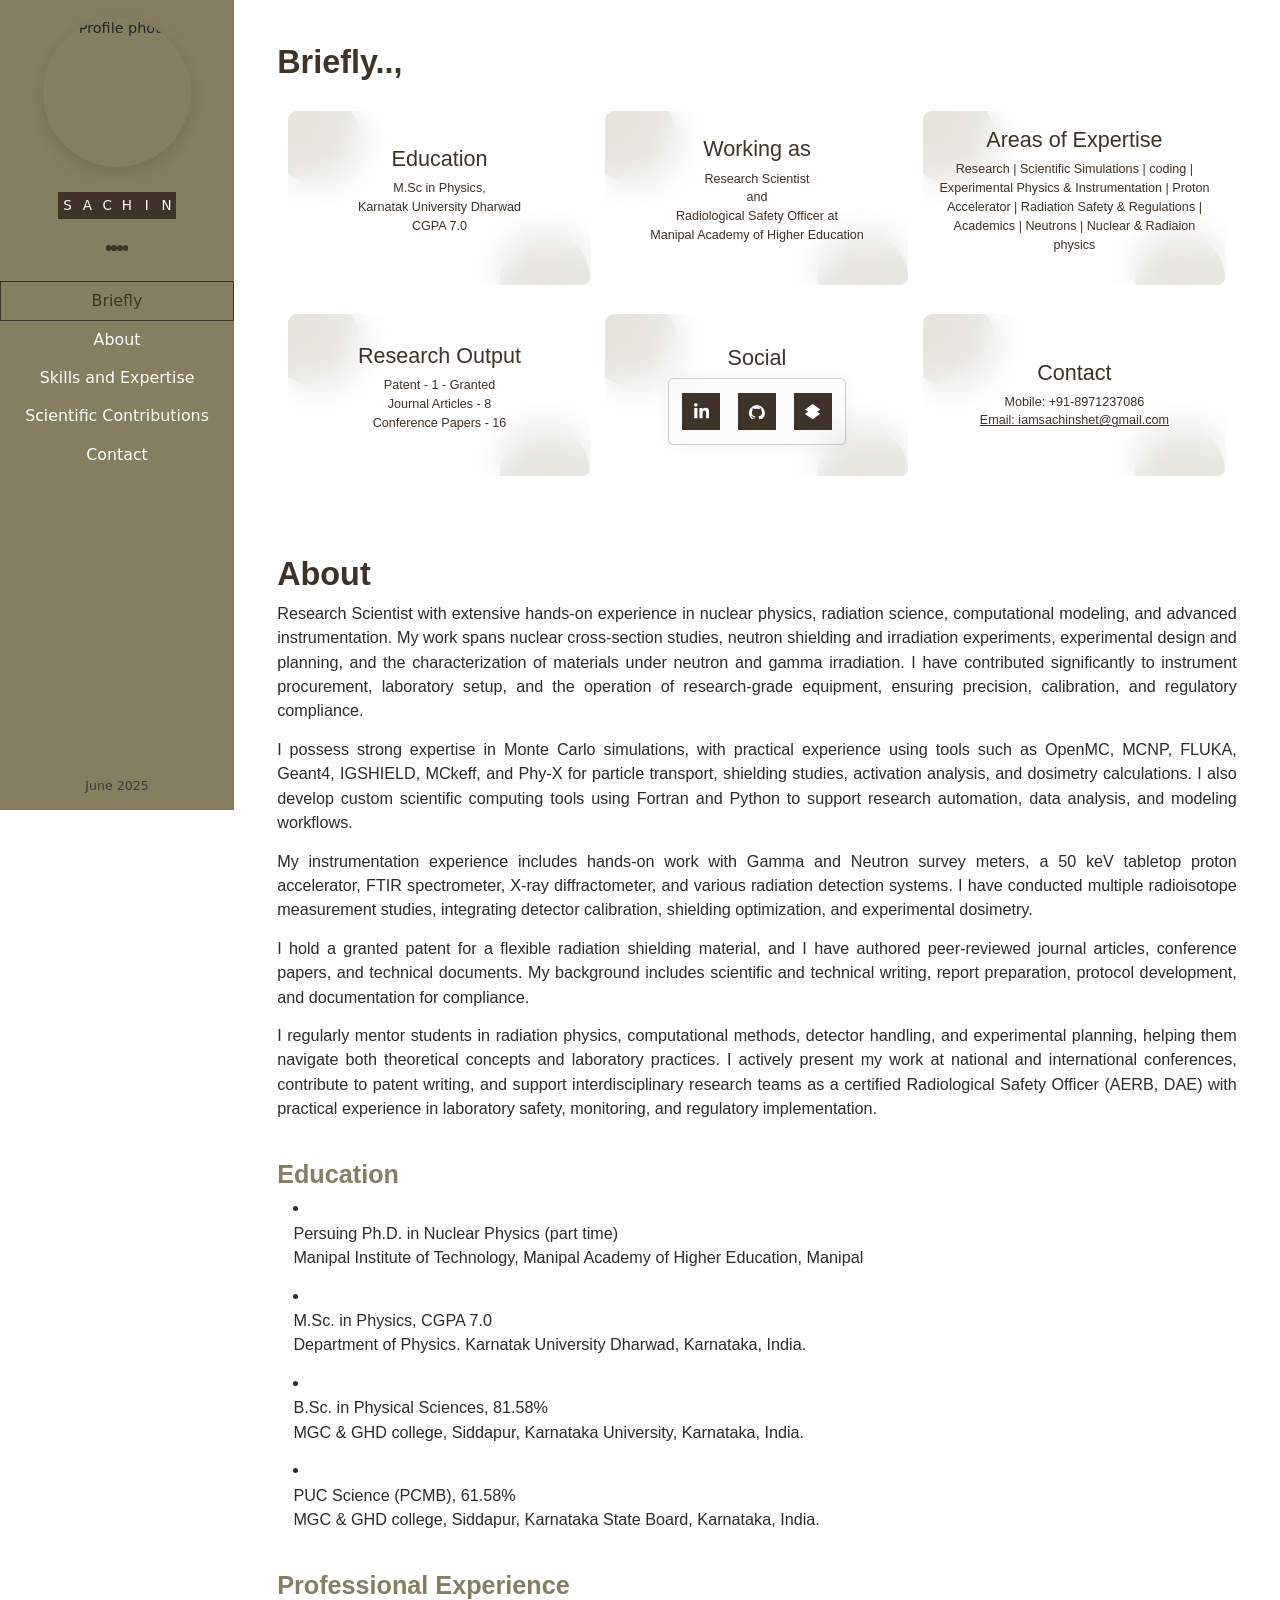
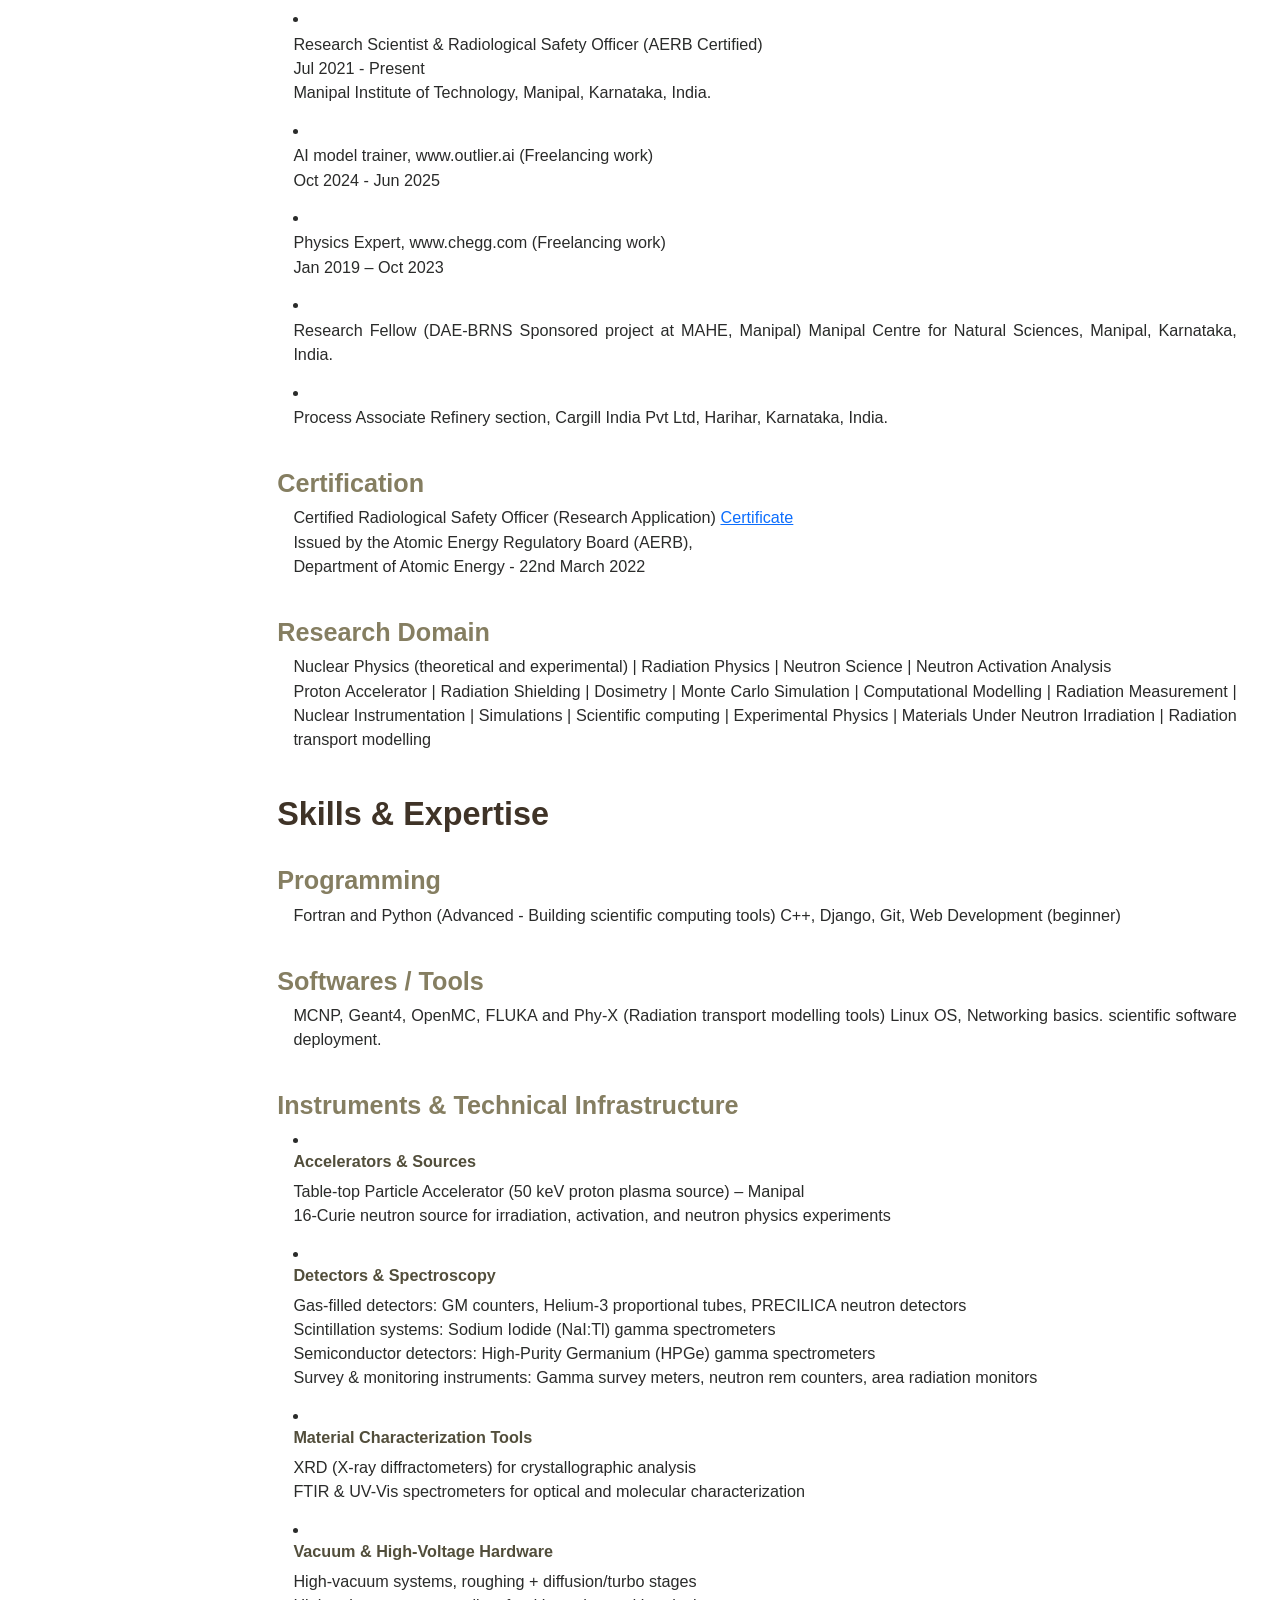
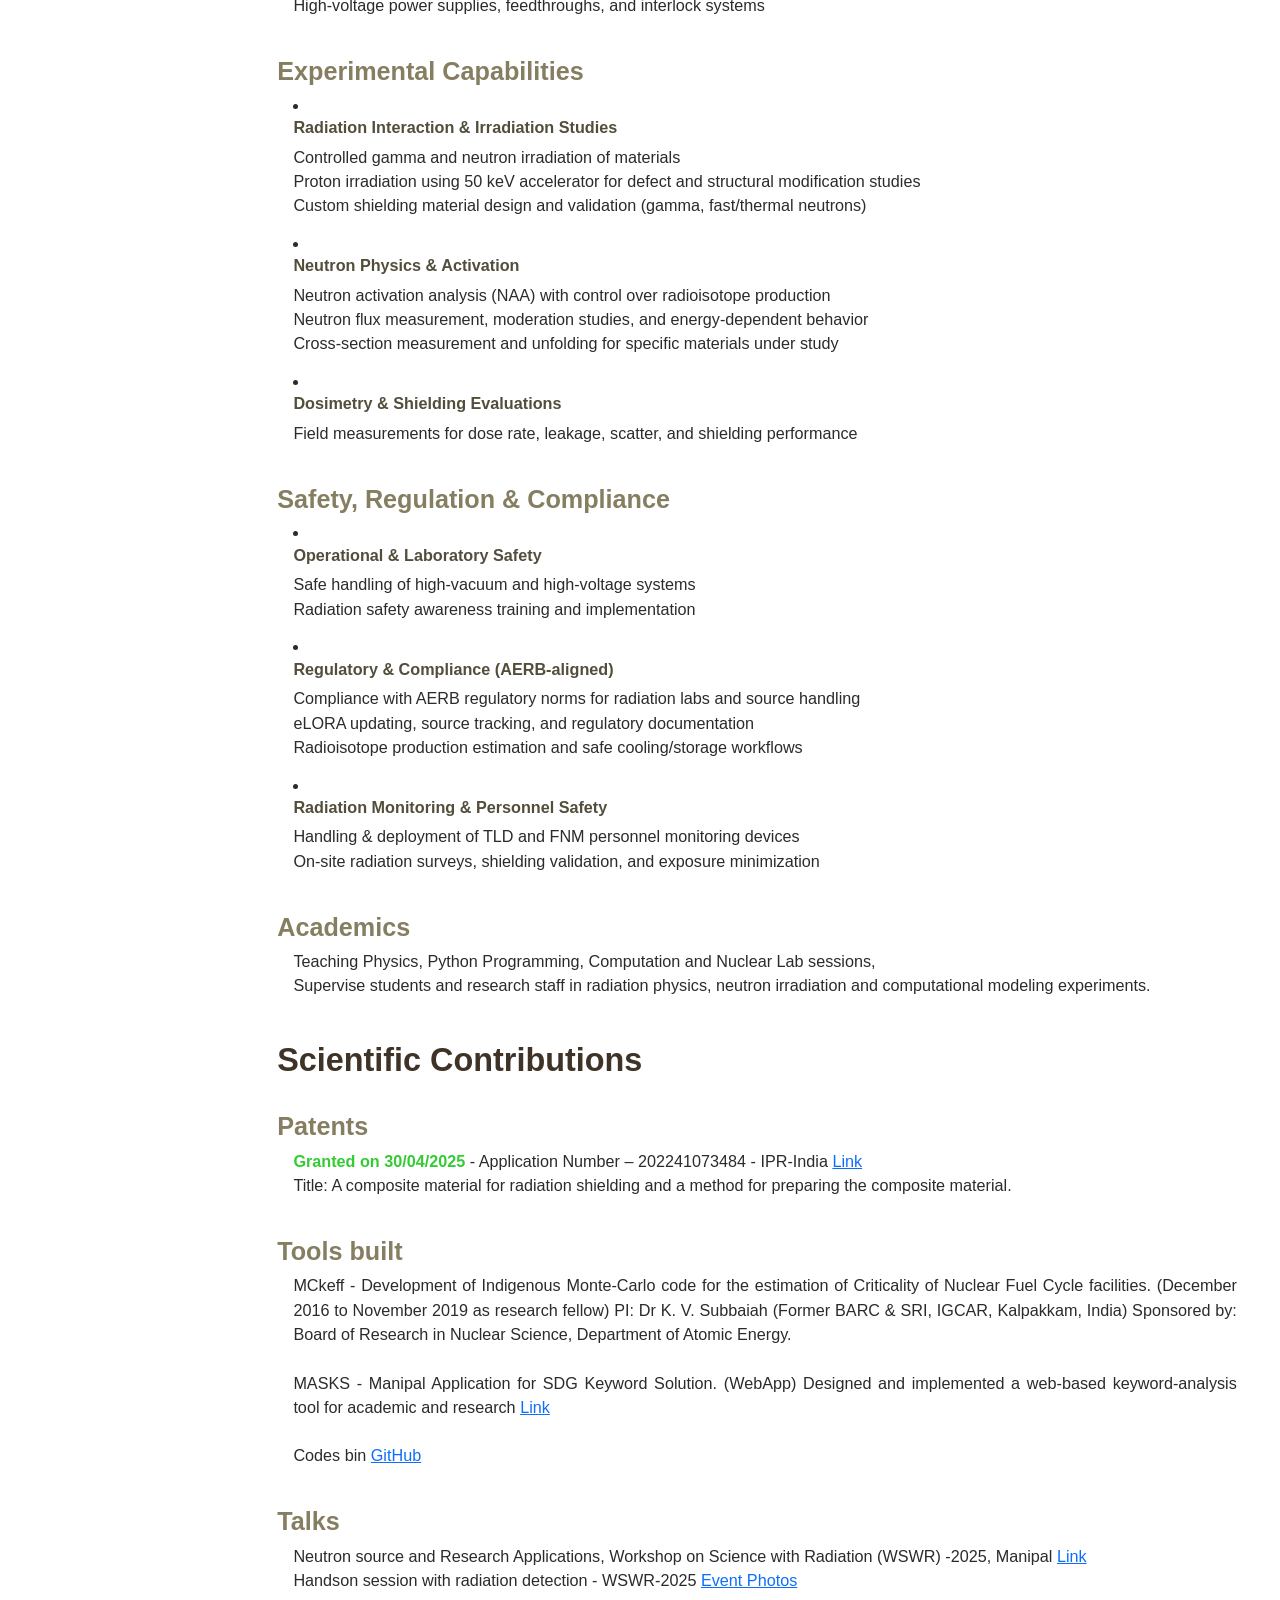
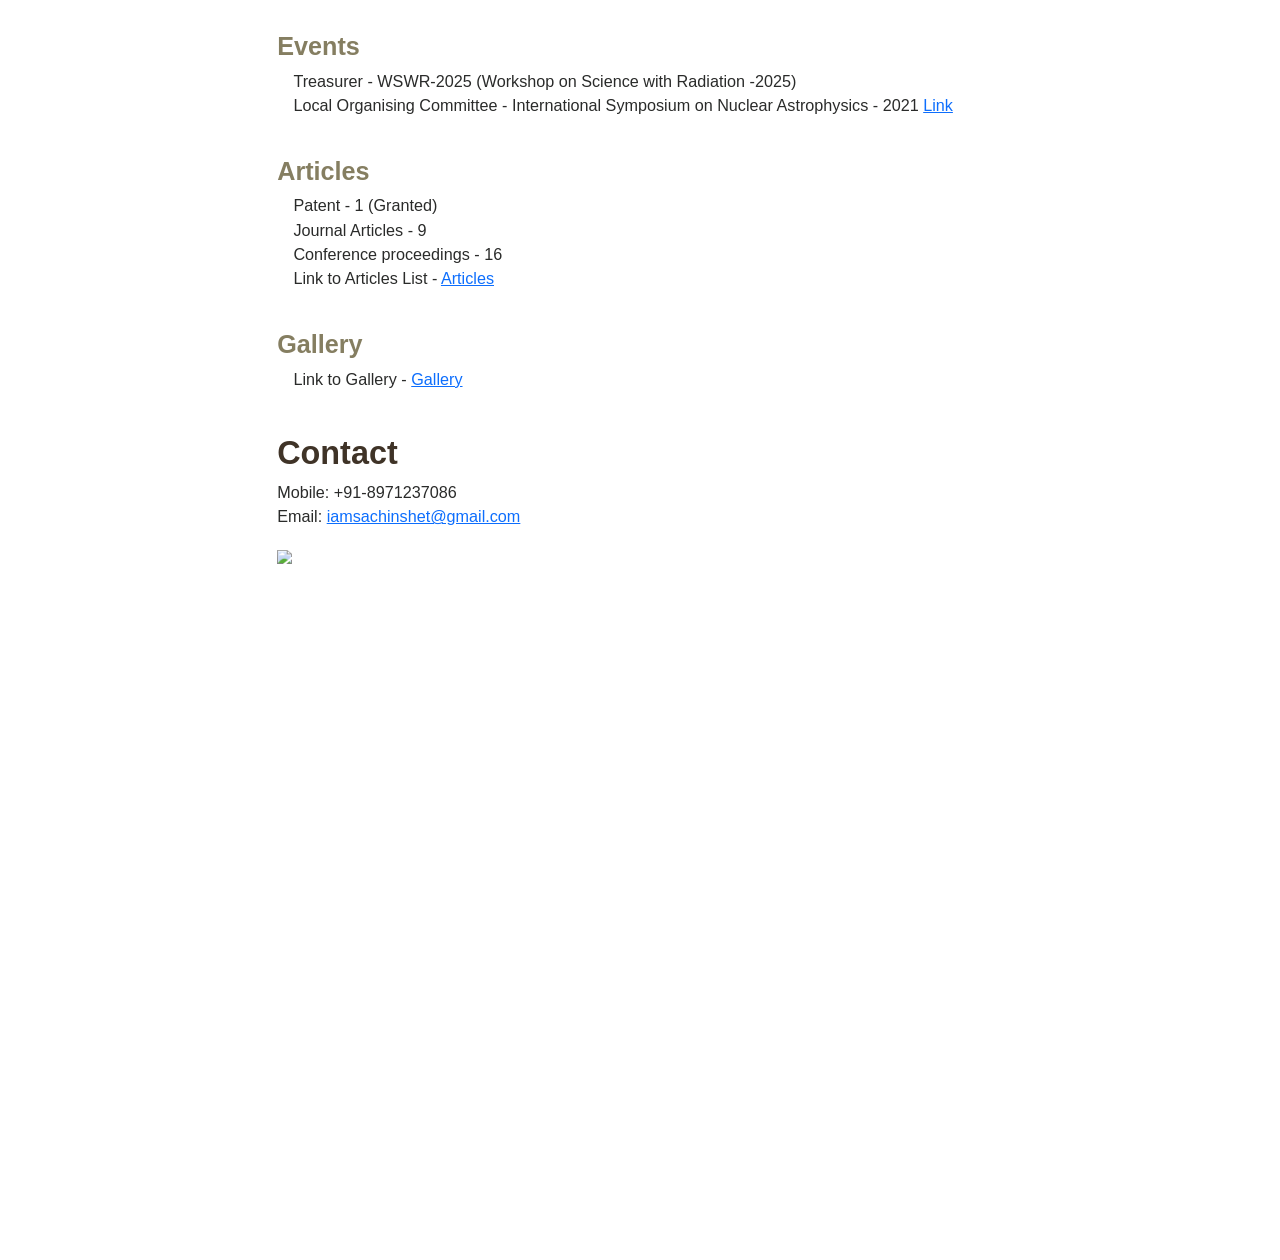
==== commit d56f90b1: "Agent Host changes for agents/index-page-90-percent-zoom" ====
--- a/index.html
+++ b/index.html
@@ -19,6 +19,12 @@
 
   <meta name="description" content="Sachin Shet – Research Scientist, Nuclear Physics, Radiation Physics, ...">
   <meta name="author" content="Sachin Shet">
+
+  <style>
+    body {
+      zoom: 90%;
+    }
+  </style>
 </head>
 
 <body>
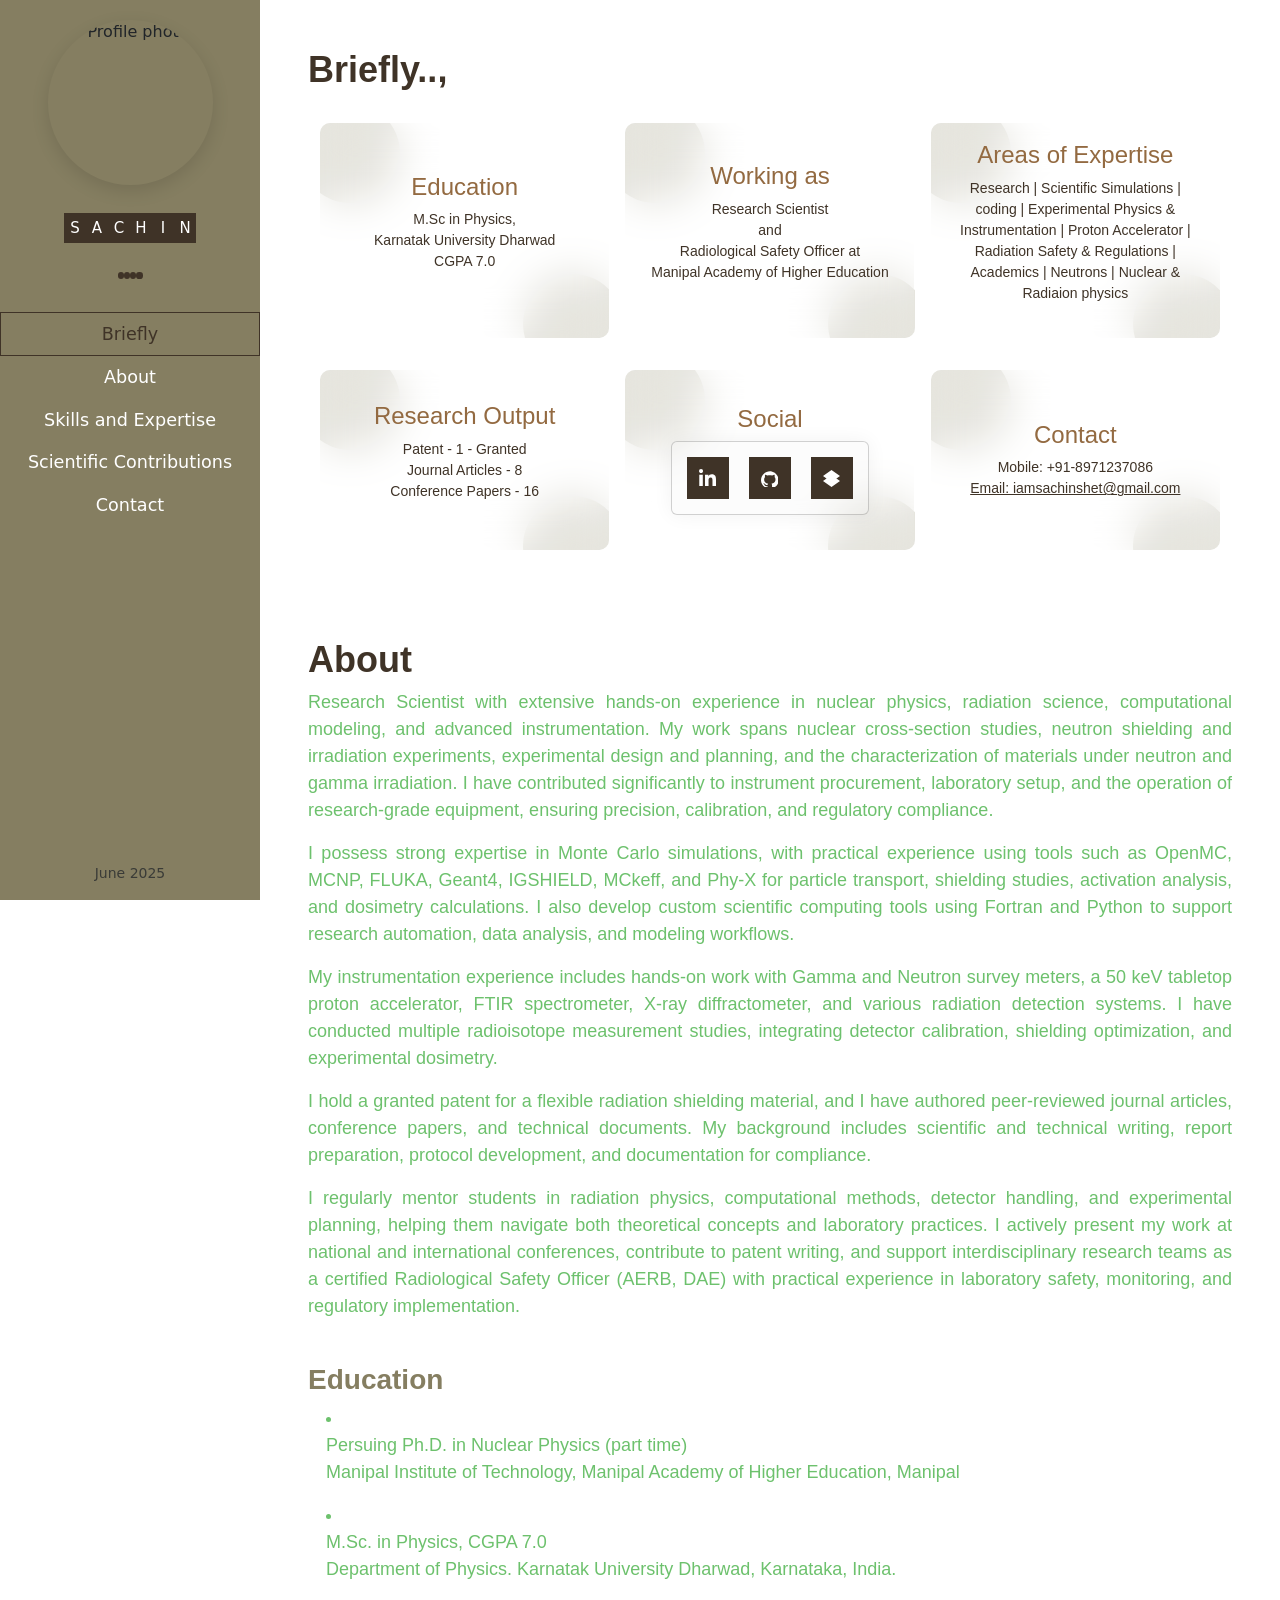
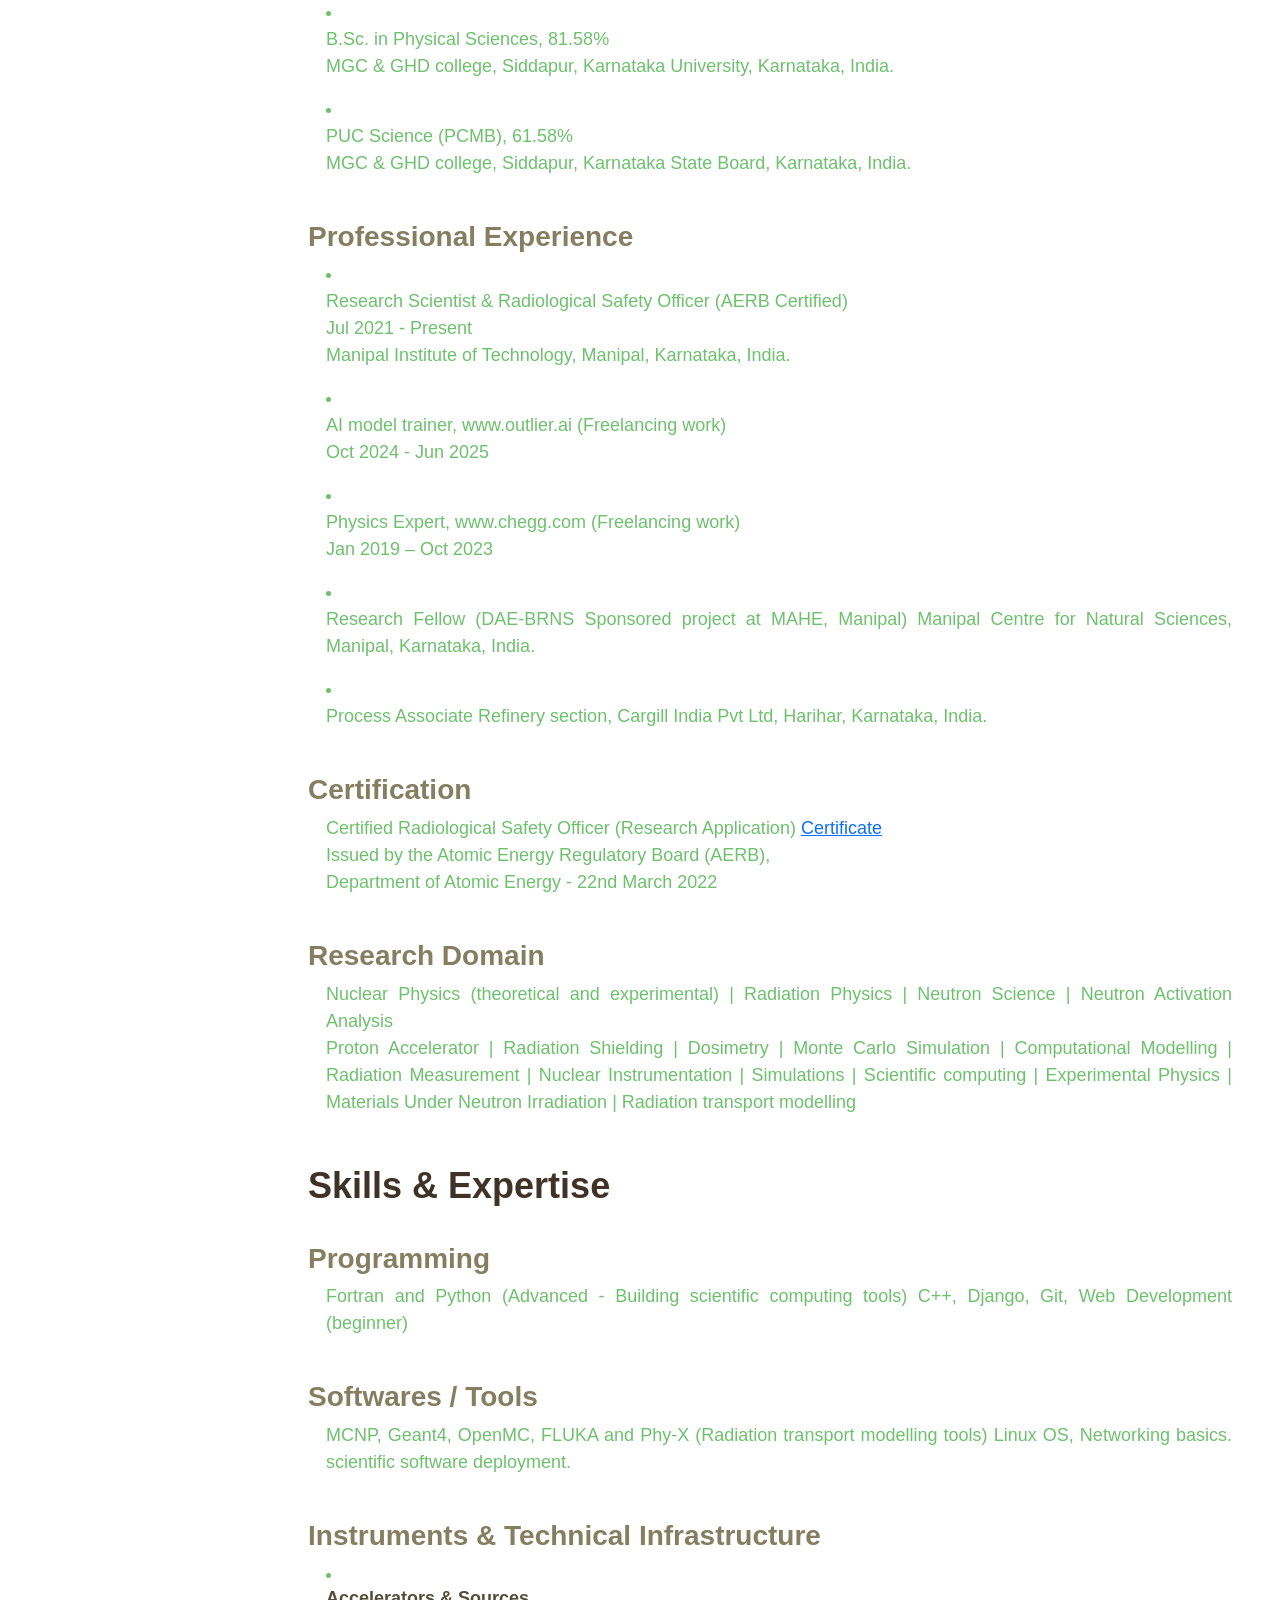
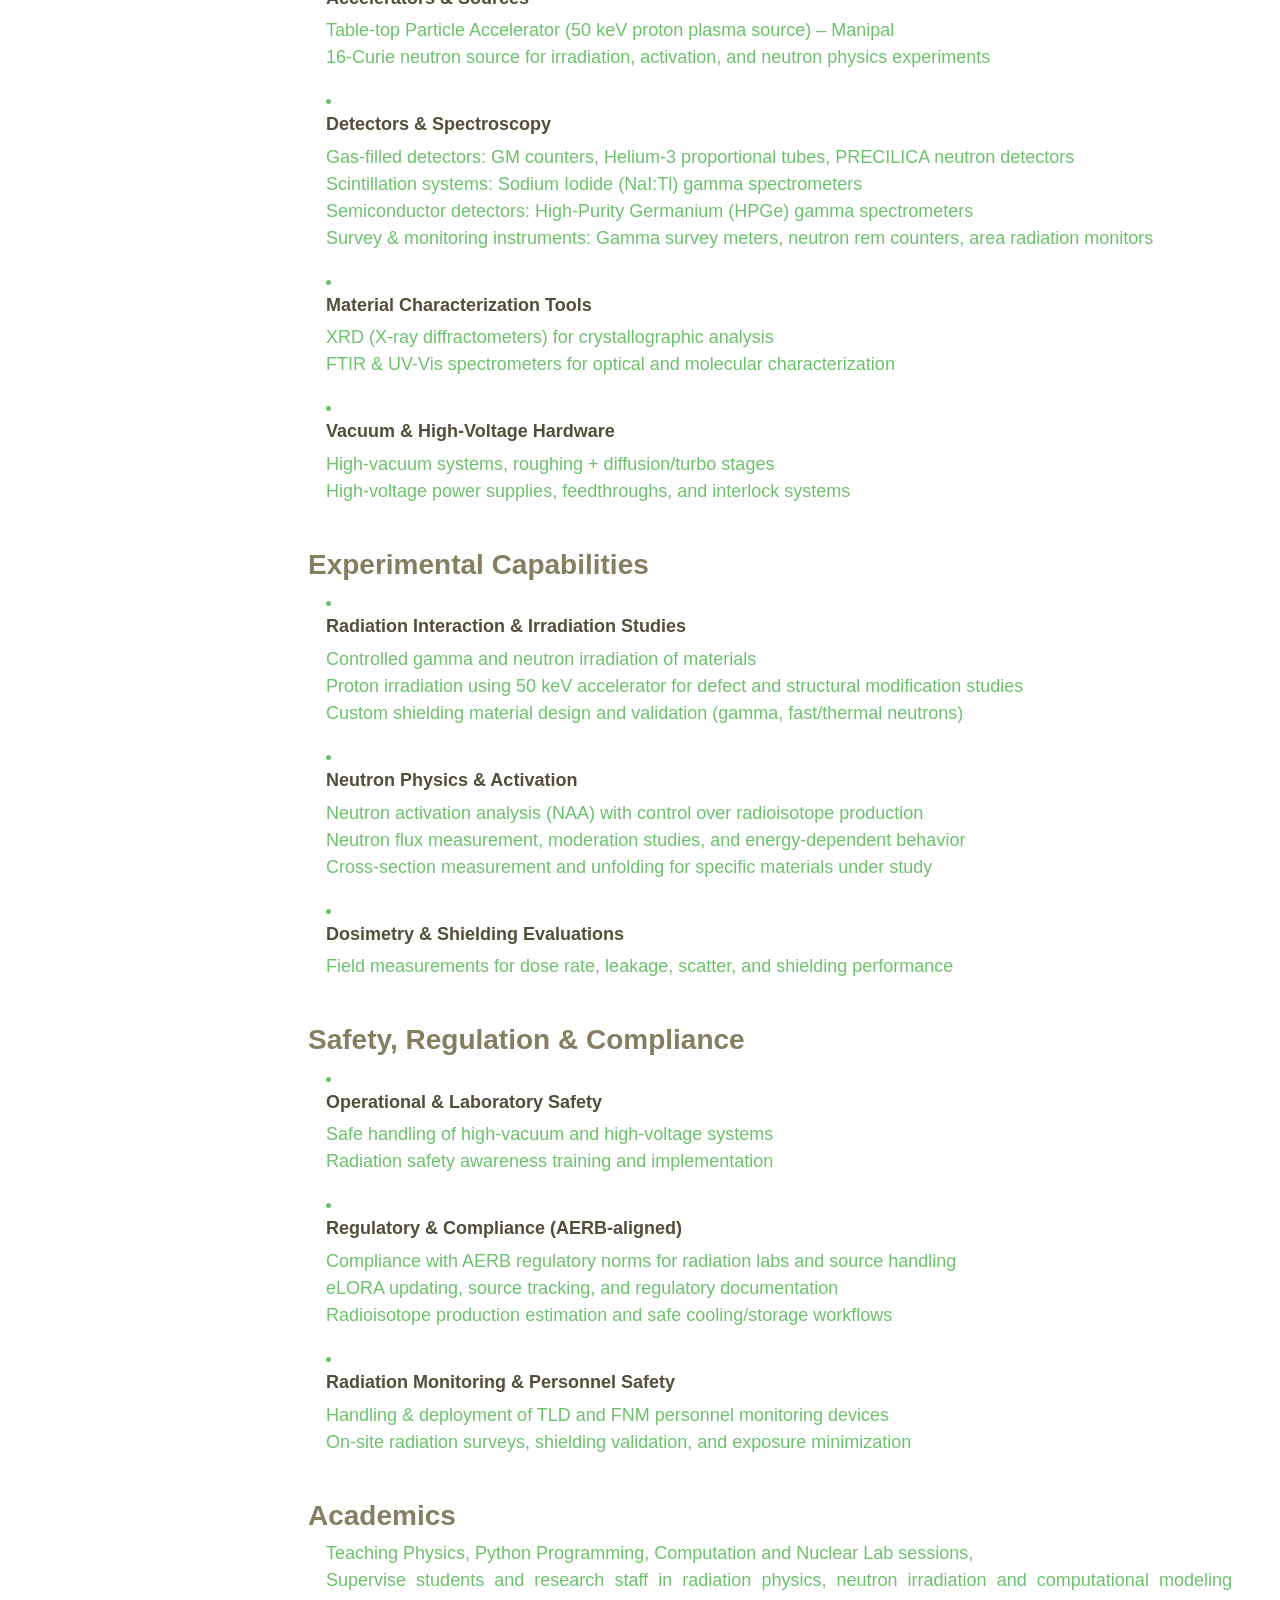
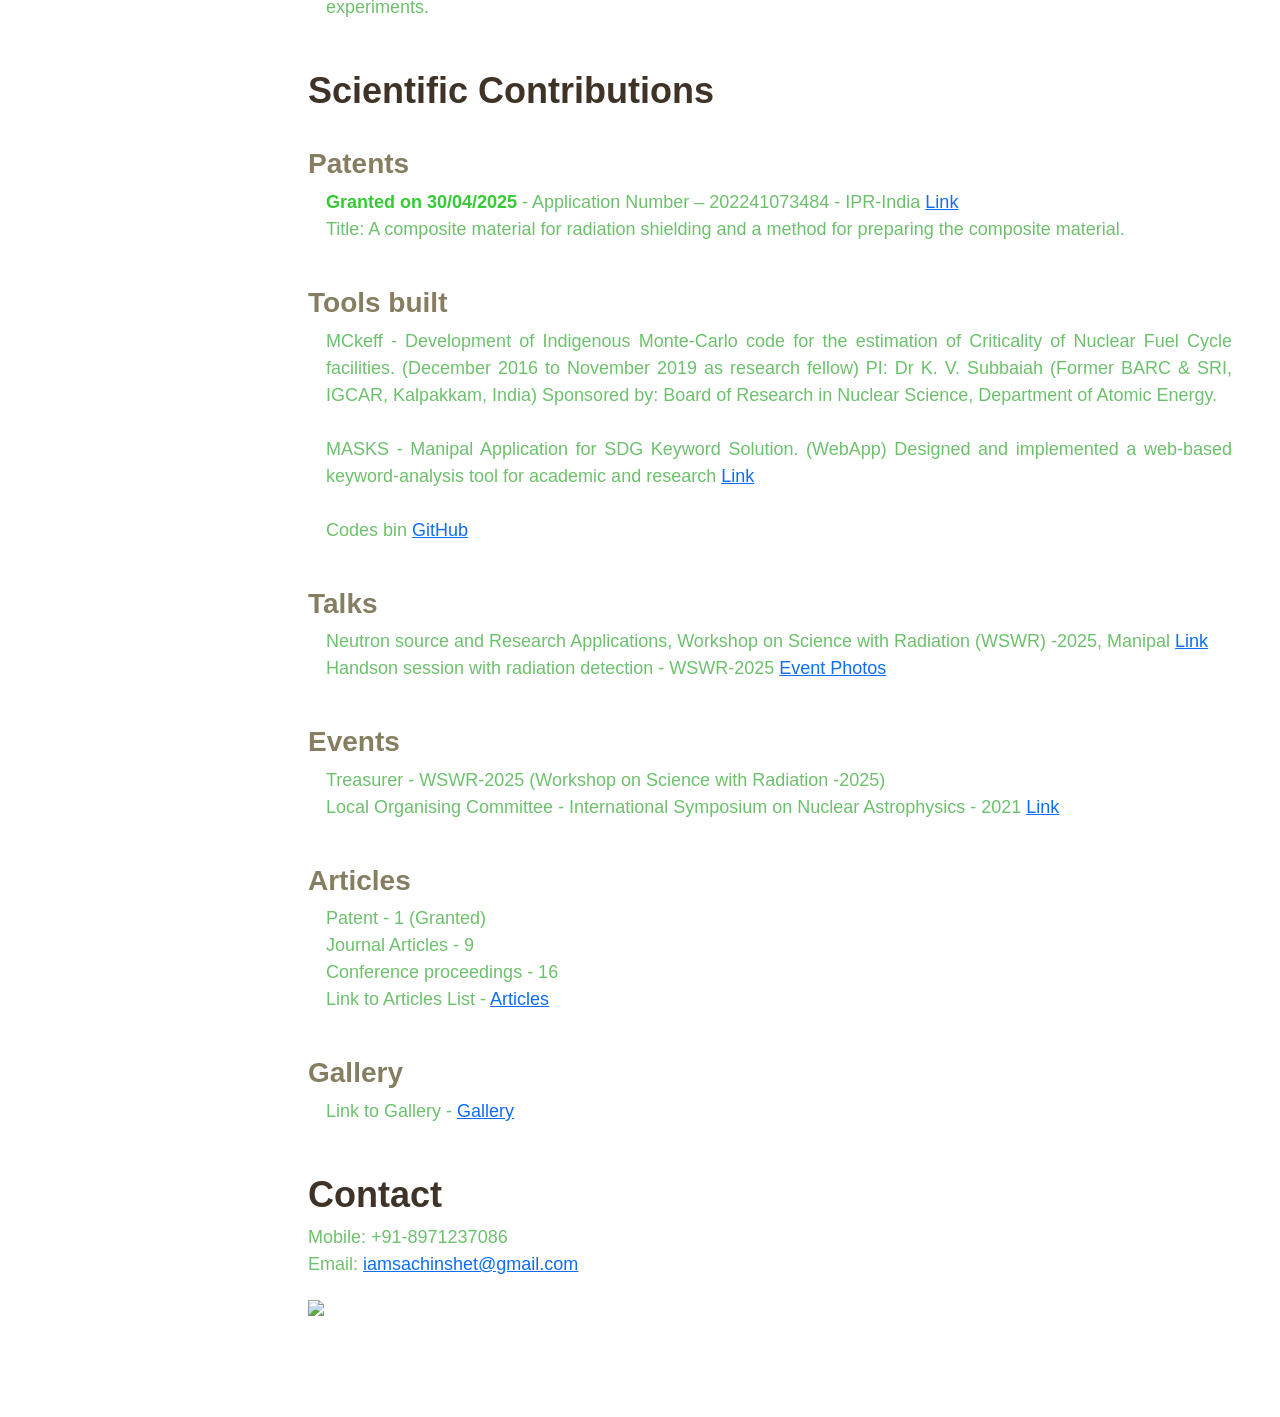
==== commit 8e65c16e: "updated shetsdp" ====
--- a/index.html
+++ b/index.html
@@ -19,12 +19,6 @@
 
   <meta name="description" content="Sachin Shet – Research Scientist, Nuclear Physics, Radiation Physics, ...">
   <meta name="author" content="Sachin Shet">
-
-  <style>
-    body {
-      zoom: 90%;
-    }
-  </style>
 </head>
 
 <body>
@@ -150,7 +144,7 @@
                             </path>
                           </svg>
                         </a>
-                        <a href="https://github.com/sachinsdp" class="socialContainer containerfive">
+                        <a href="https://github.com/shetsdp" class="socialContainer containerfive">
                           <svg class="socialSvg instagramSvg" viewBox="0 0 496 512">
                             <path d="M165.9 397.4c0 2-2.3 3.6-5.2 3.6-3.3.3-5.6-1.3-5.6-3.6 
                             0-2 2.3-3.6 5.2-3.6 3-.3 5.6 1.3 5.6 3.6zm-31.1-3.6c-.7 
@@ -499,8 +493,8 @@
               <br><br>
               <span class="fw500" ;>MASKS</span> - Manipal Application for SDG Keyword Solution. (WebApp)
               Designed and implemented a web-based keyword-analysis tool for academic and research
-              <a href="https://sachinsdp.pythonanywhere.com/">Link</a><br><br>
-              <span class="fw500" ;>Codes bin</span> <a href="http://www.github.com/sachinsdp/" class="link-primary"
+              <a href="https://shetsdp.pythonanywhere.com/">Link</a><br><br>
+              <span class="fw500" ;>Codes bin</span> <a href="http://www.github.com/shetsdp/" class="link-primary"
                 title="View tools">GitHub</a>
             </p>
           </div>
--- a/style.css
+++ b/style.css
@@ -3,7 +3,7 @@
 font-family: 'Gill Sans', 'Gill Sans MT', Calibri, 'Trebuchet MS', sans-serif;
 text-align: justify;
 font-size: 18px;
-color:#2a2b2a;
+color:#6dc16d;
 
 
 }
@@ -48,7 +48,7 @@
 font-family: 'Gill Sans', 'Gill Sans MT', Calibri, 'Trebuchet MS', sans-serif;
 font-weight: 500;
 font-size: 24px;
-color: #3F3327;
+color: #936a41;
 
 }
 
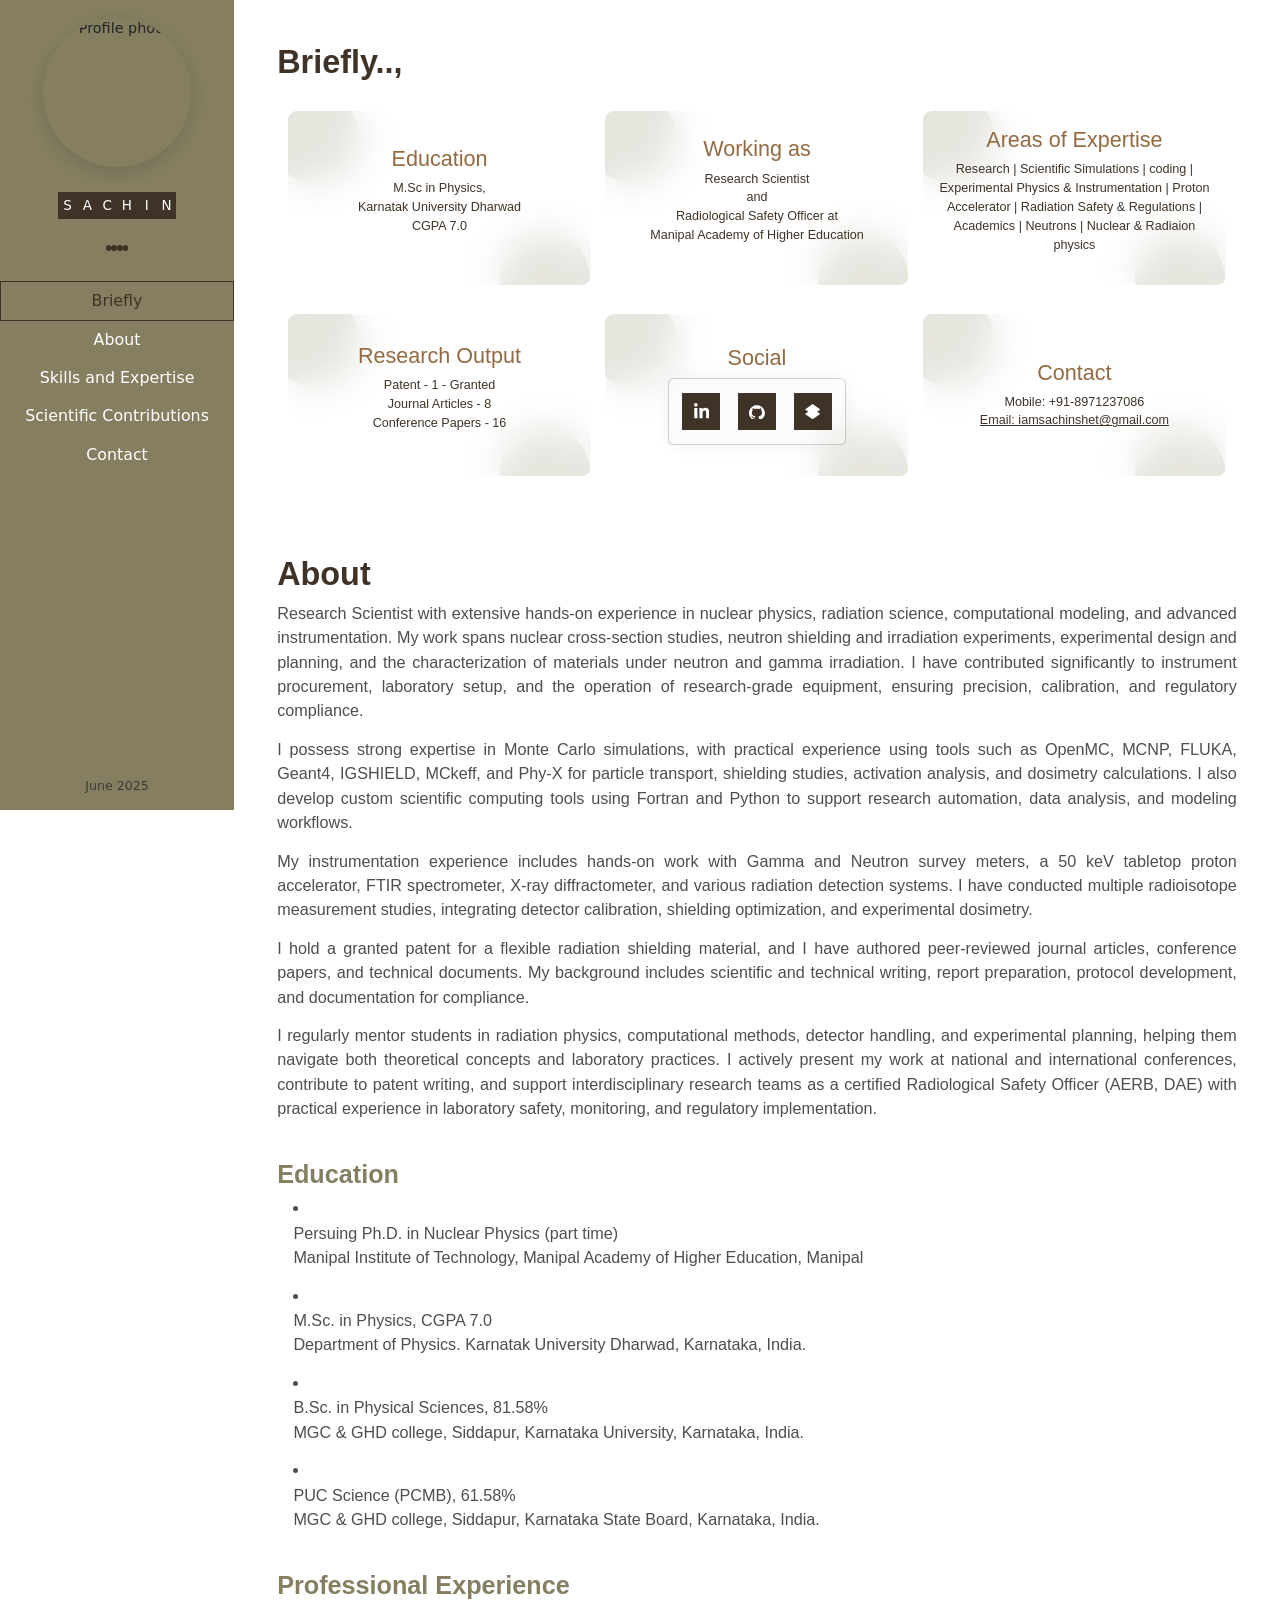
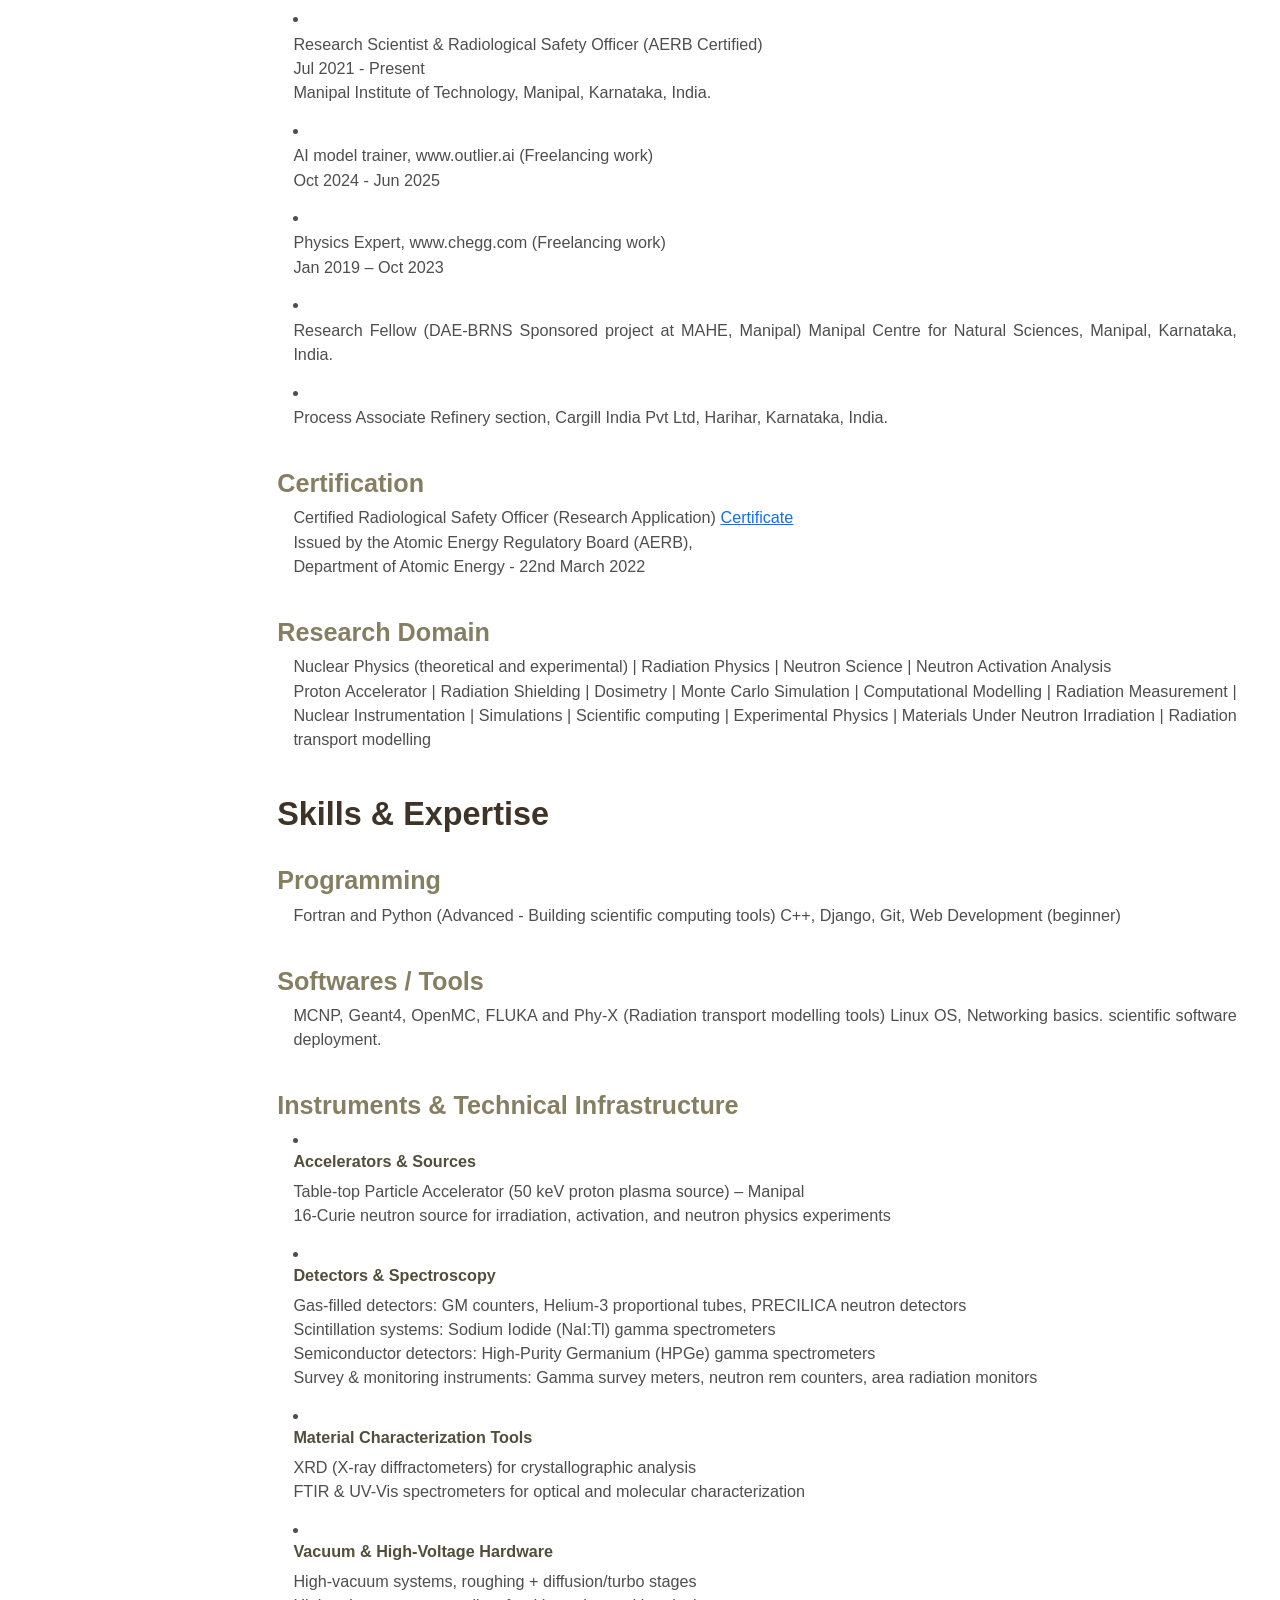
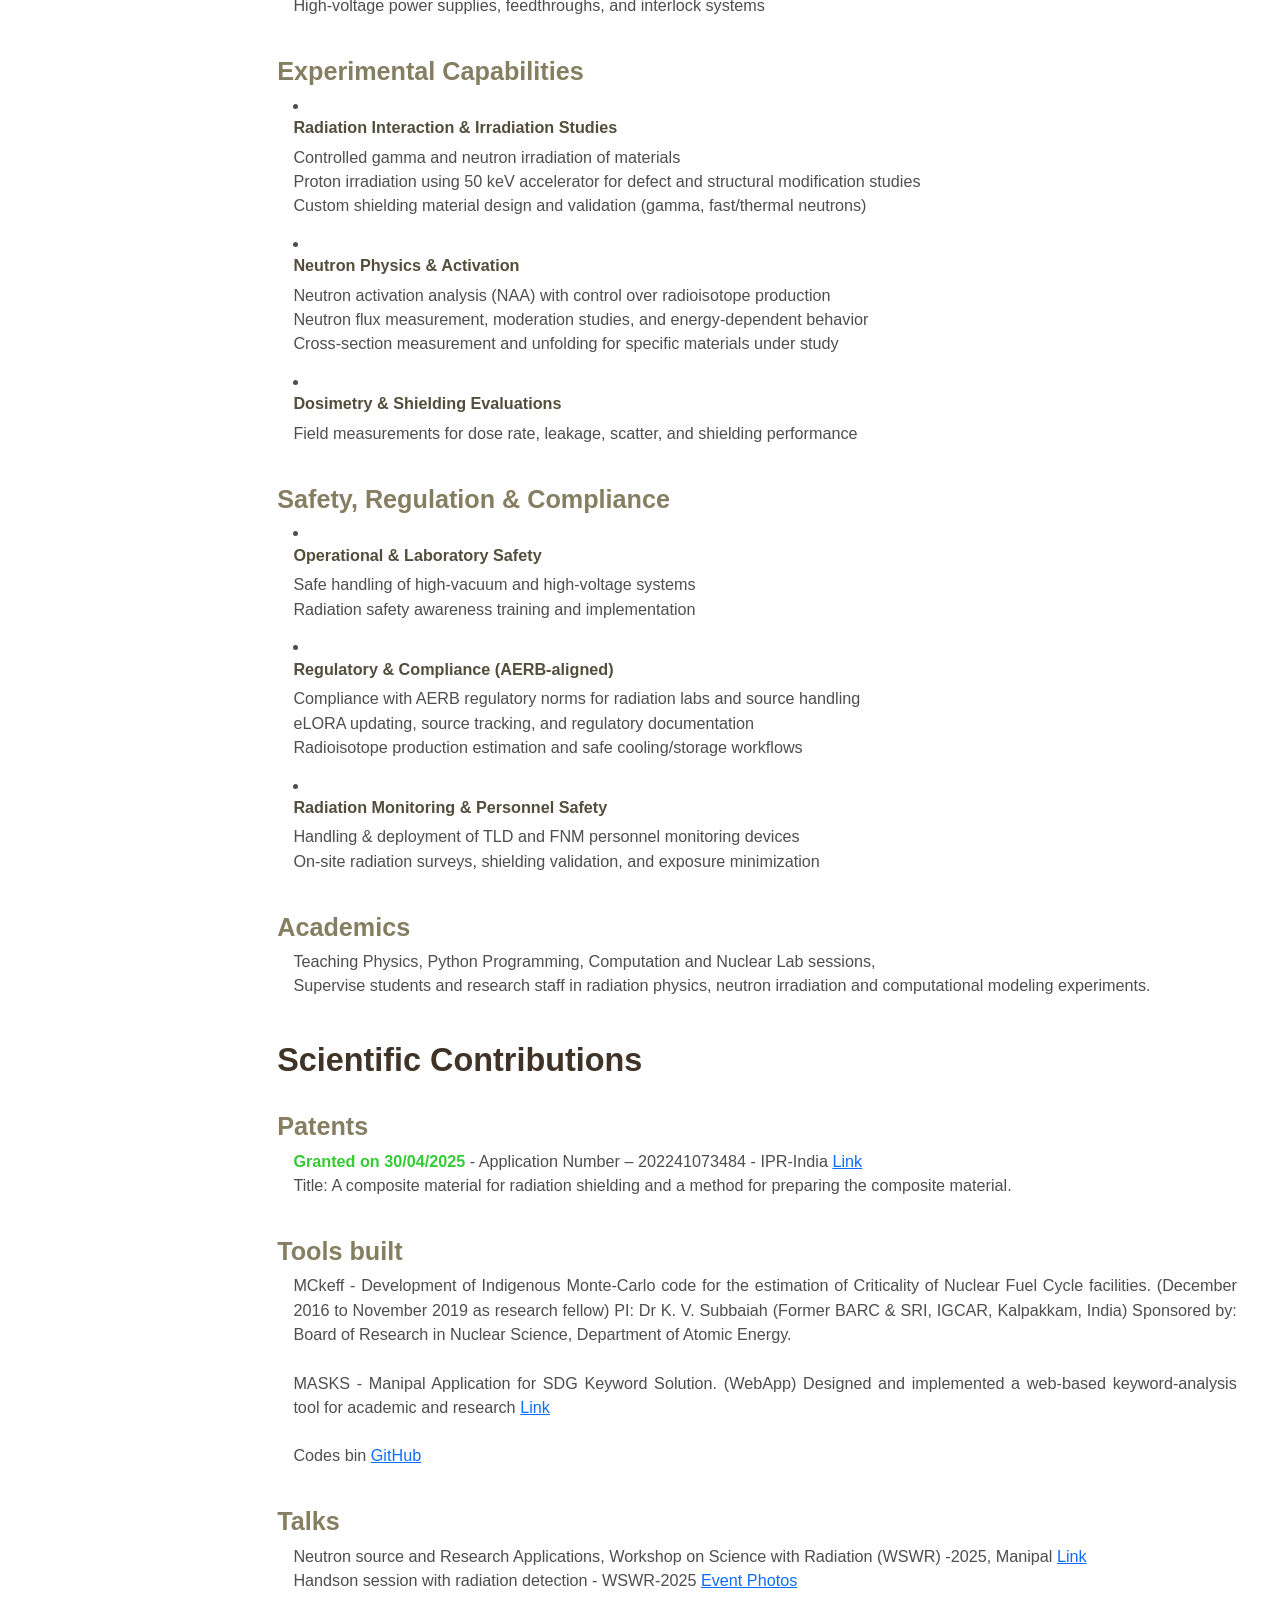
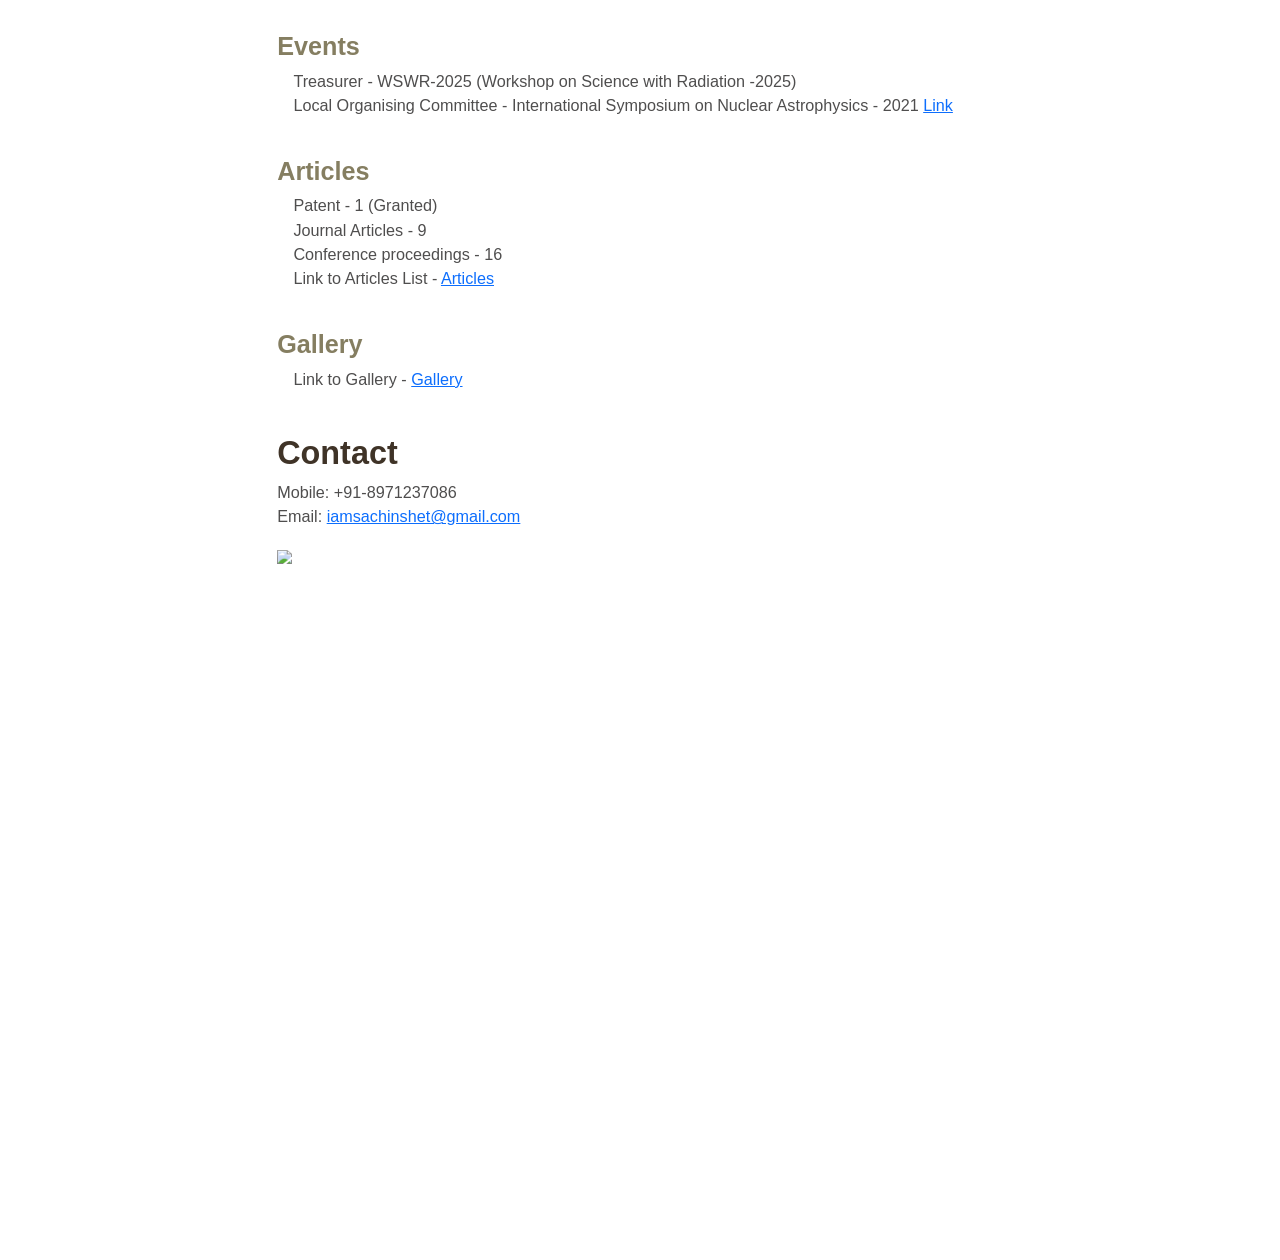
==== commit ad2aaa33: "Merge pull request #1 from shetsdp/agents/index-page-90-percent-zoom Set index page to 90% zoom leve" ====
--- a/index.html
+++ b/index.html
@@ -19,6 +19,12 @@
 
   <meta name="description" content="Sachin Shet – Research Scientist, Nuclear Physics, Radiation Physics, ...">
   <meta name="author" content="Sachin Shet">
+
+  <style>
+    body {
+      zoom: 90%;
+    }
+  </style>
 </head>
 
 <body>
--- a/style.css
+++ b/style.css
@@ -3,7 +3,7 @@
 font-family: 'Gill Sans', 'Gill Sans MT', Calibri, 'Trebuchet MS', sans-serif;
 text-align: justify;
 font-size: 18px;
-color:#6dc16d;
+color:#4f4e4e;
 
 
 }
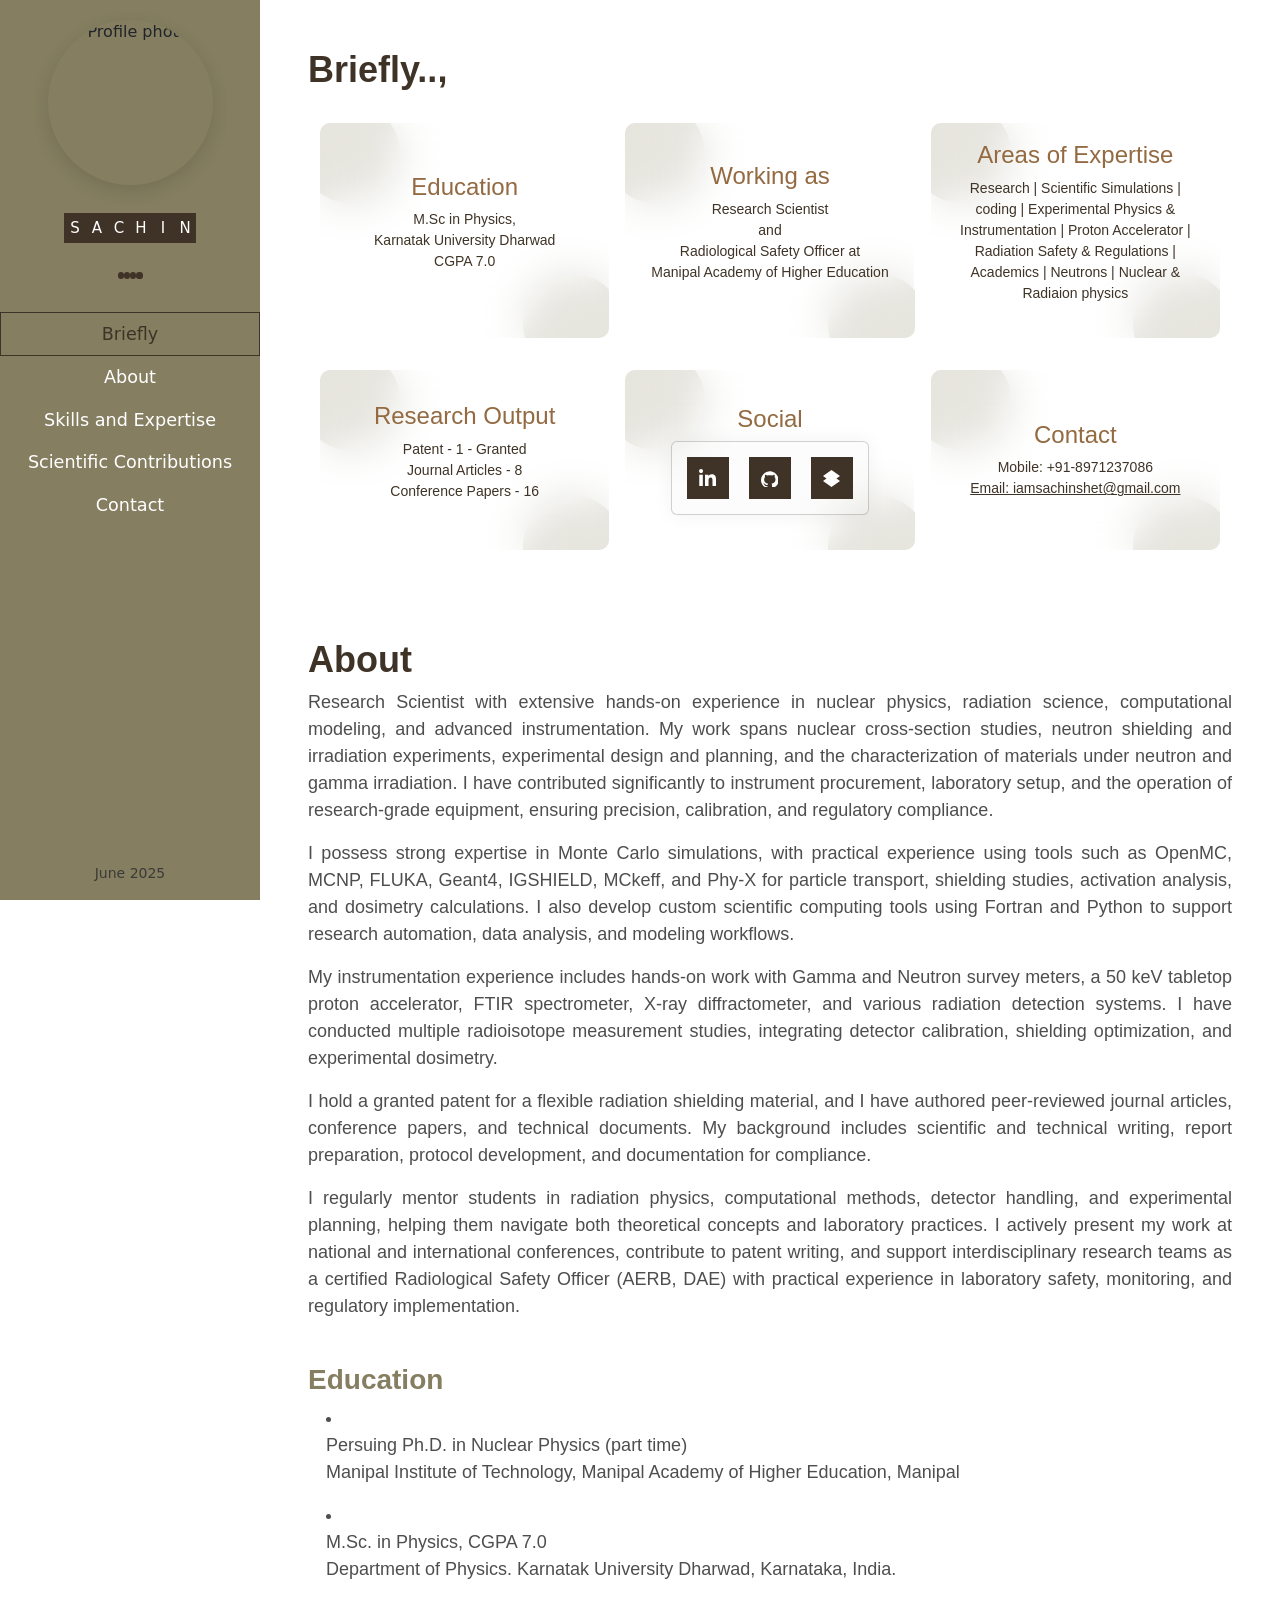
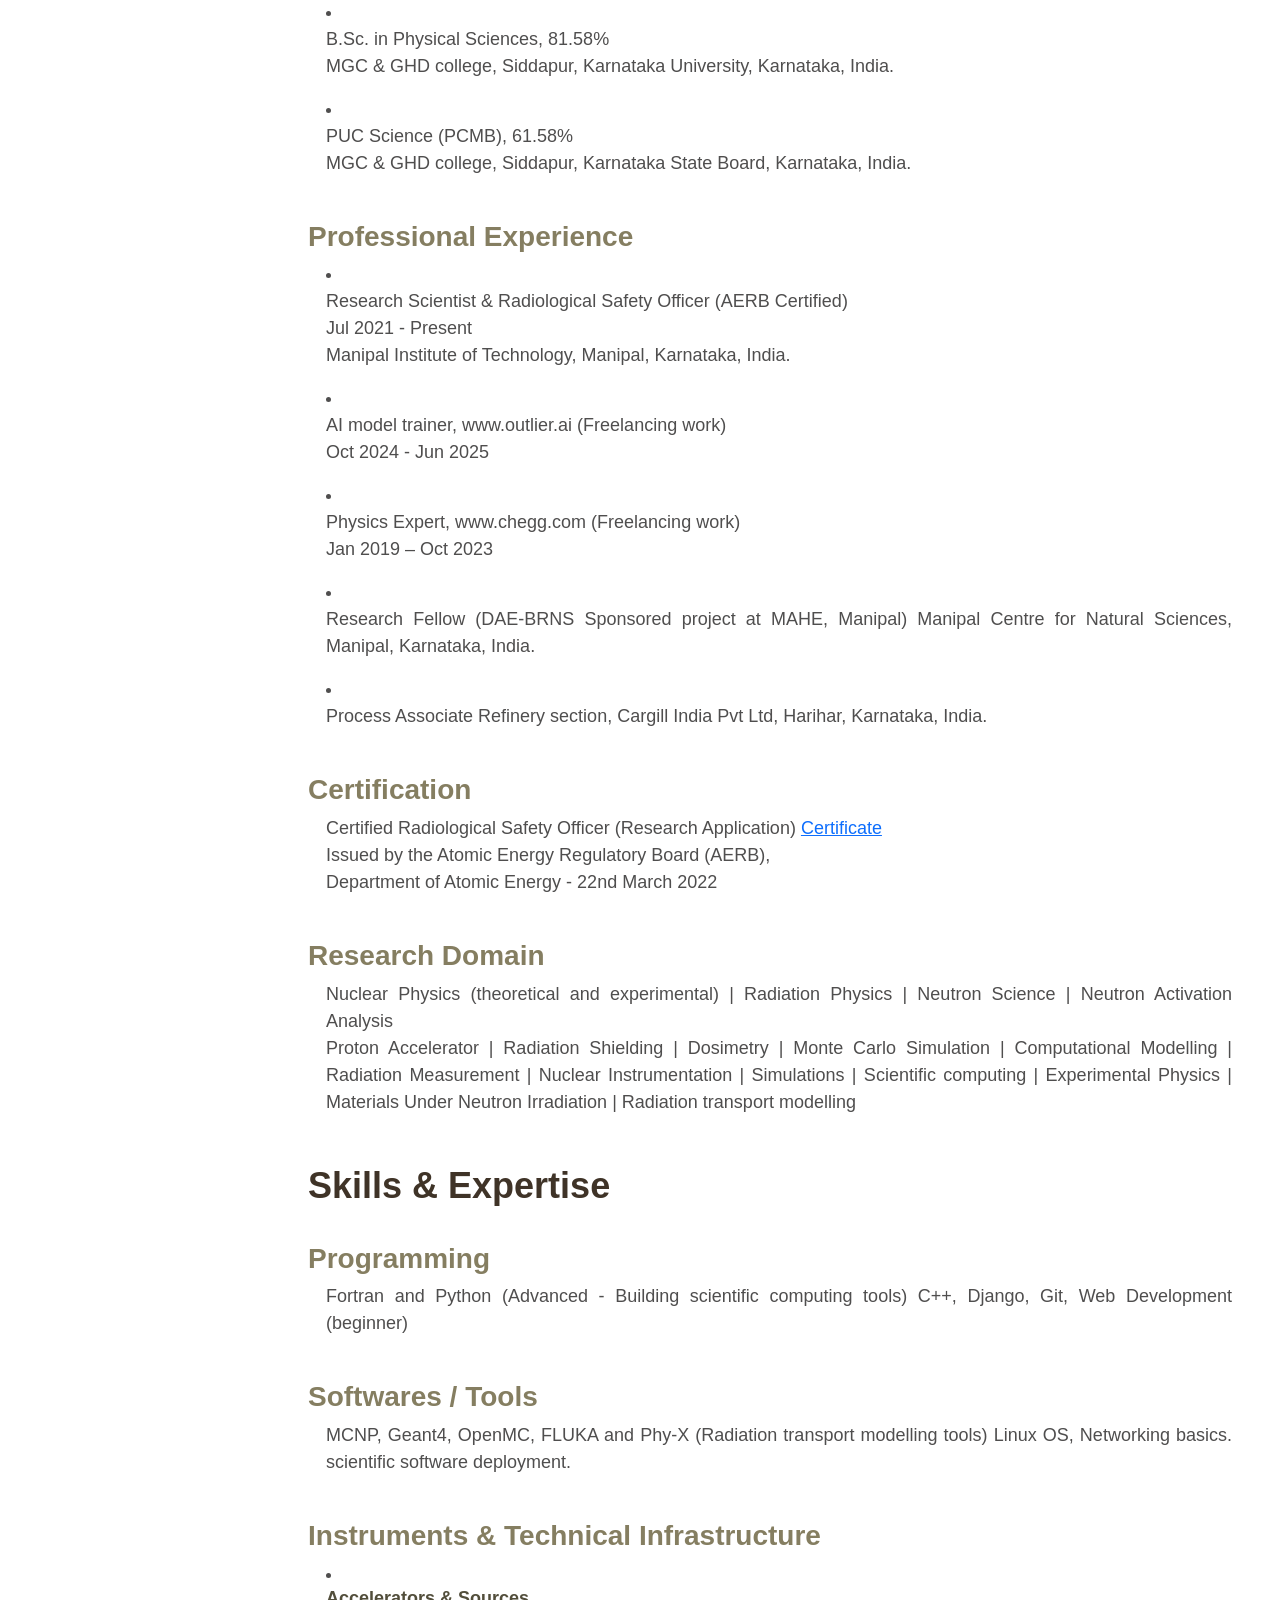
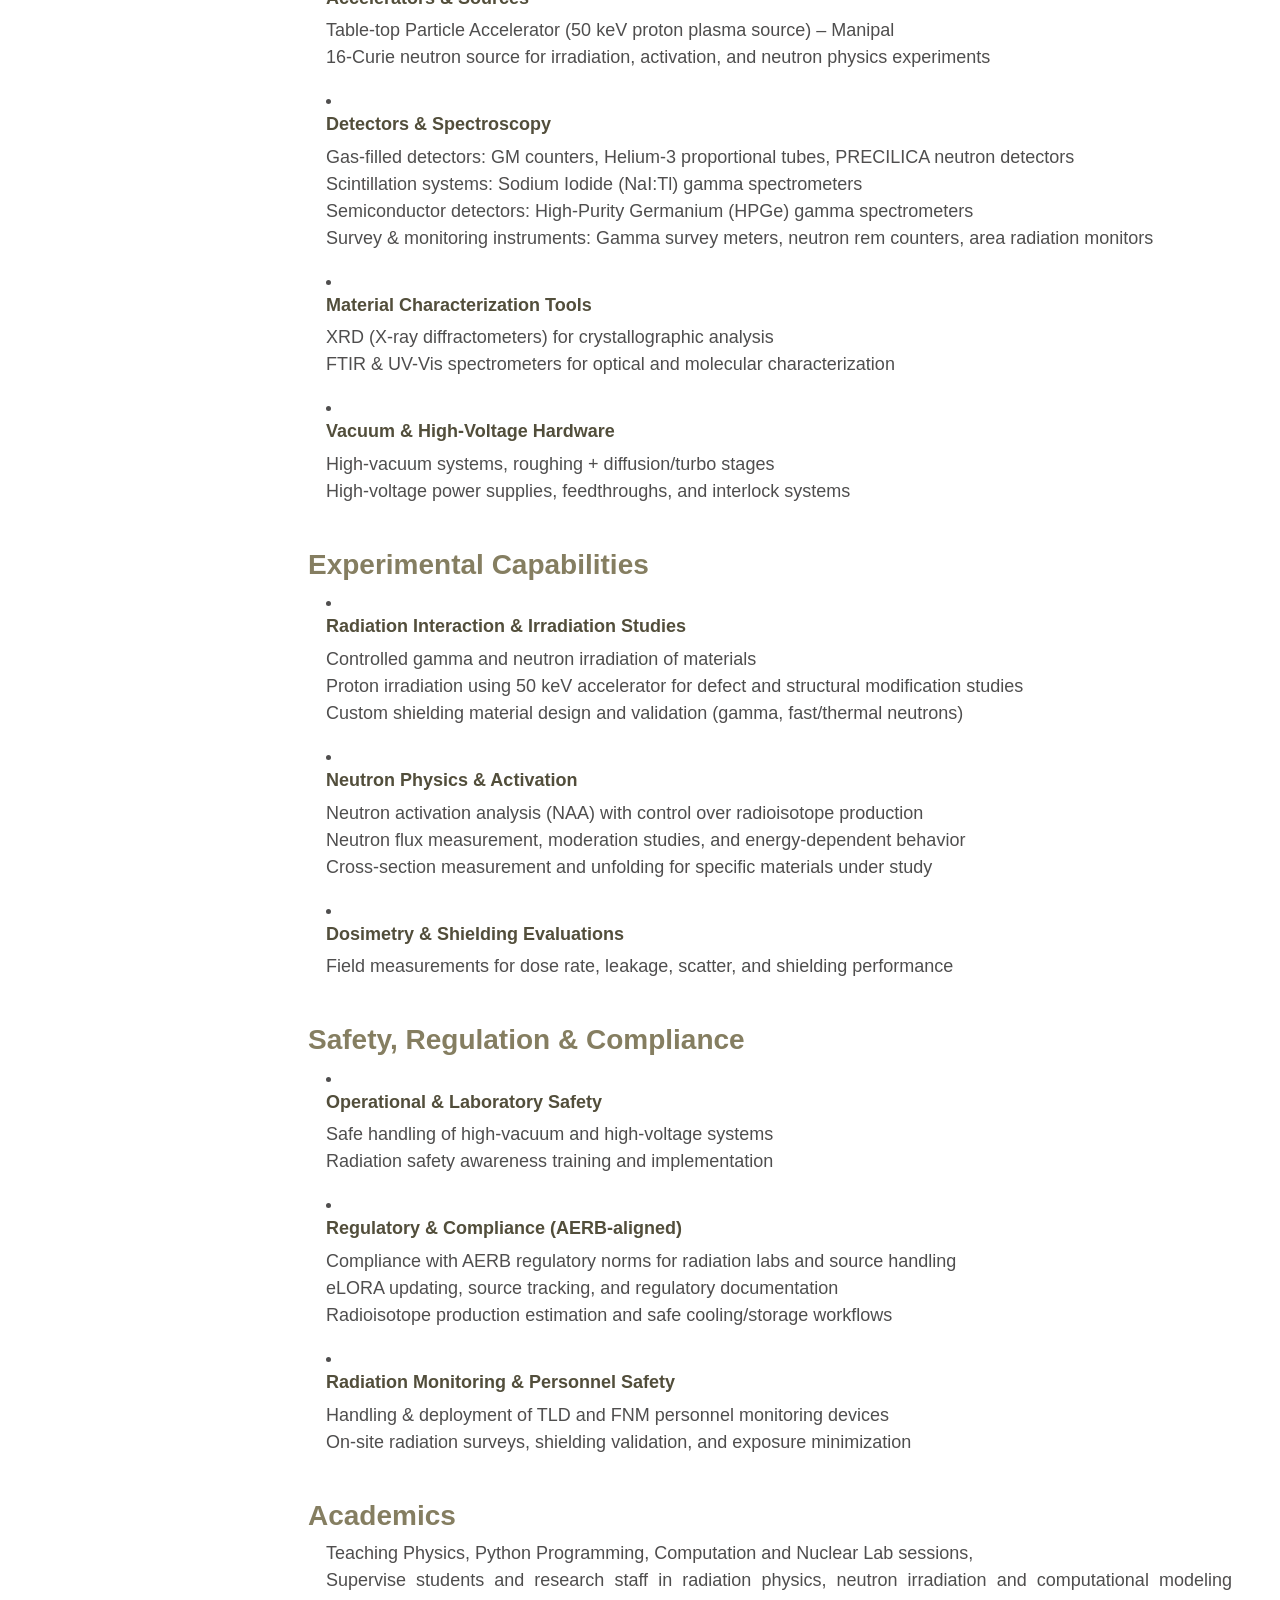
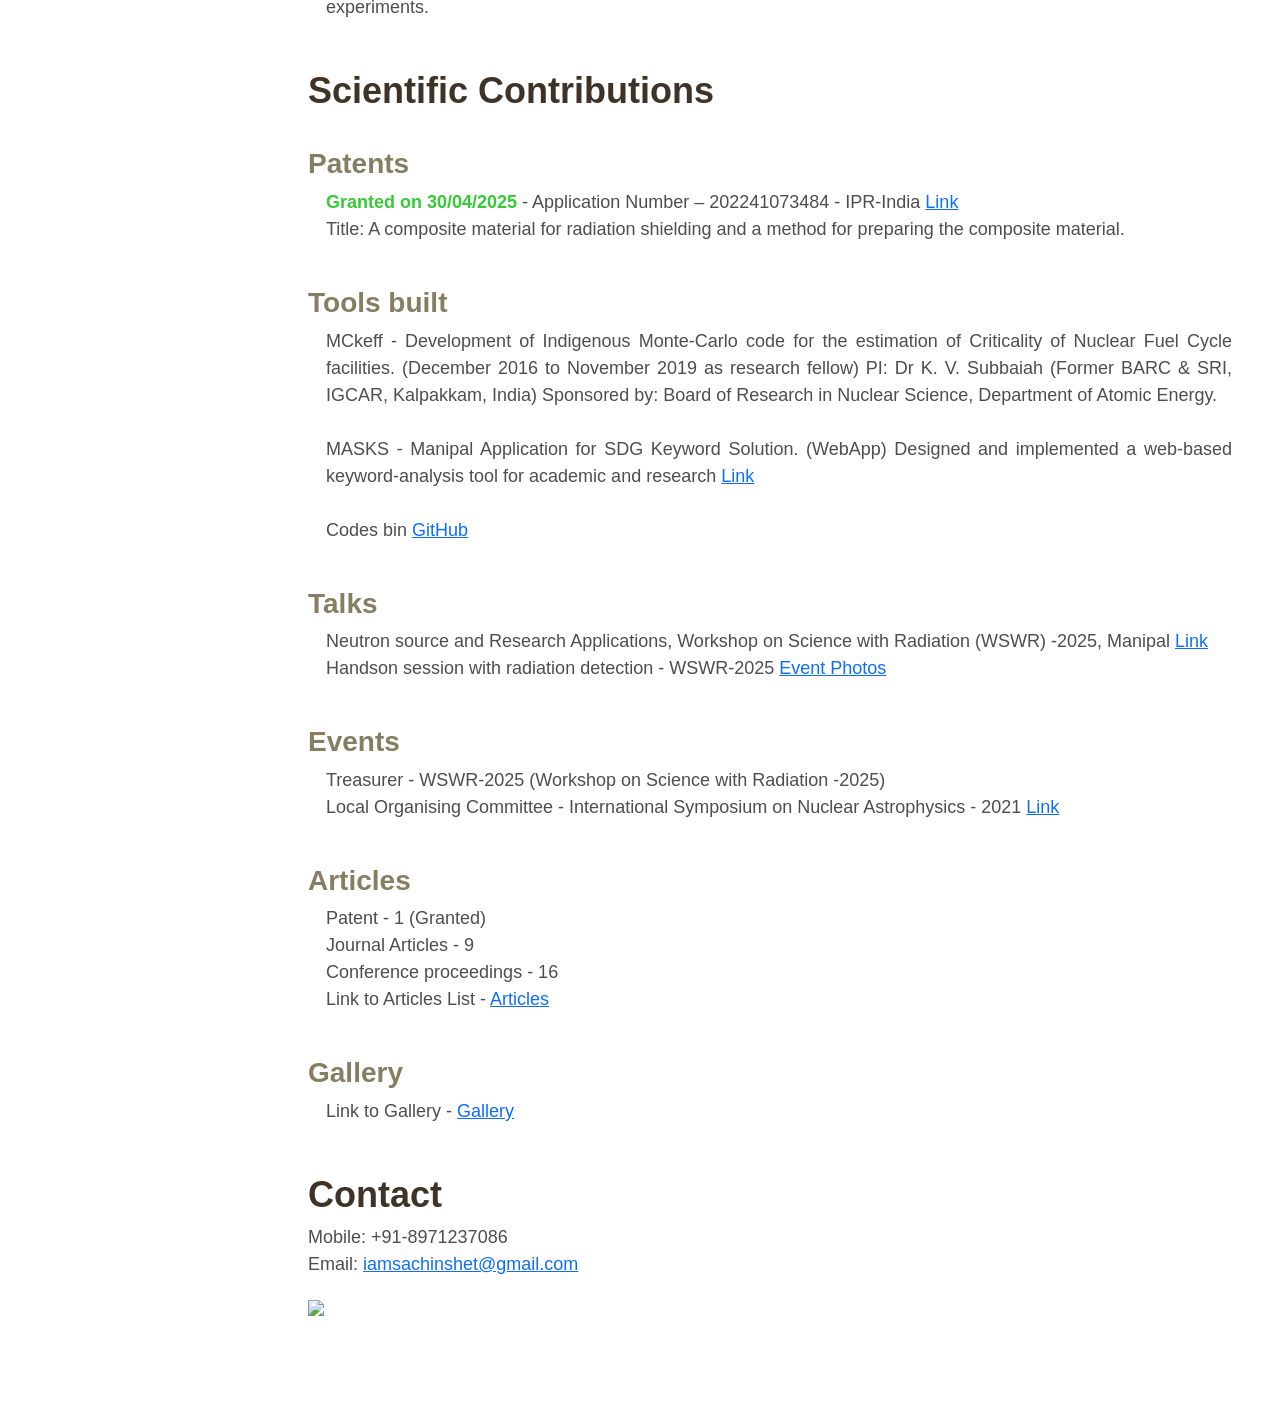
==== commit 364cbb5e: "sacy" ====
--- a/index.html
+++ b/index.html
@@ -20,11 +20,7 @@
   <meta name="description" content="Sachin Shet – Research Scientist, Nuclear Physics, Radiation Physics, ...">
   <meta name="author" content="Sachin Shet">
 
-  <style>
-    body {
-      zoom: 90%;
-    }
-  </style>
+
 </head>
 
 <body>
